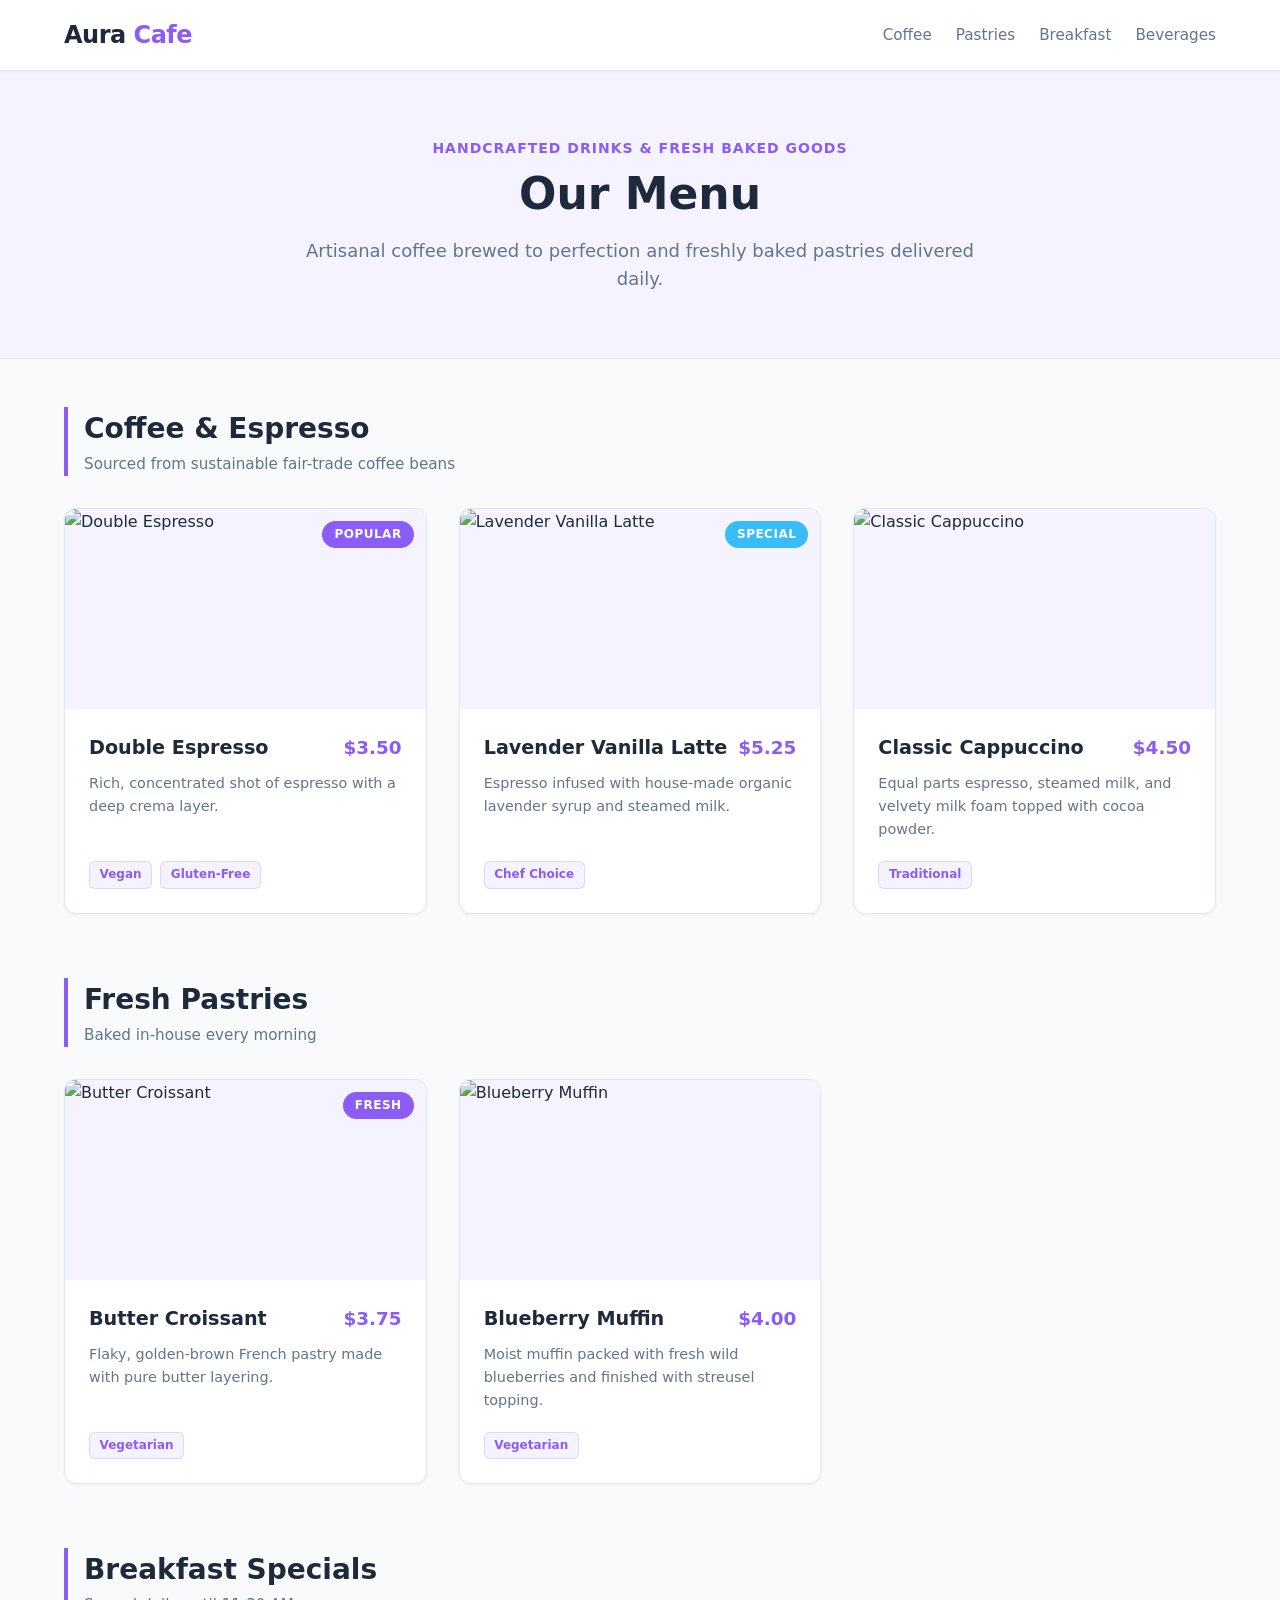
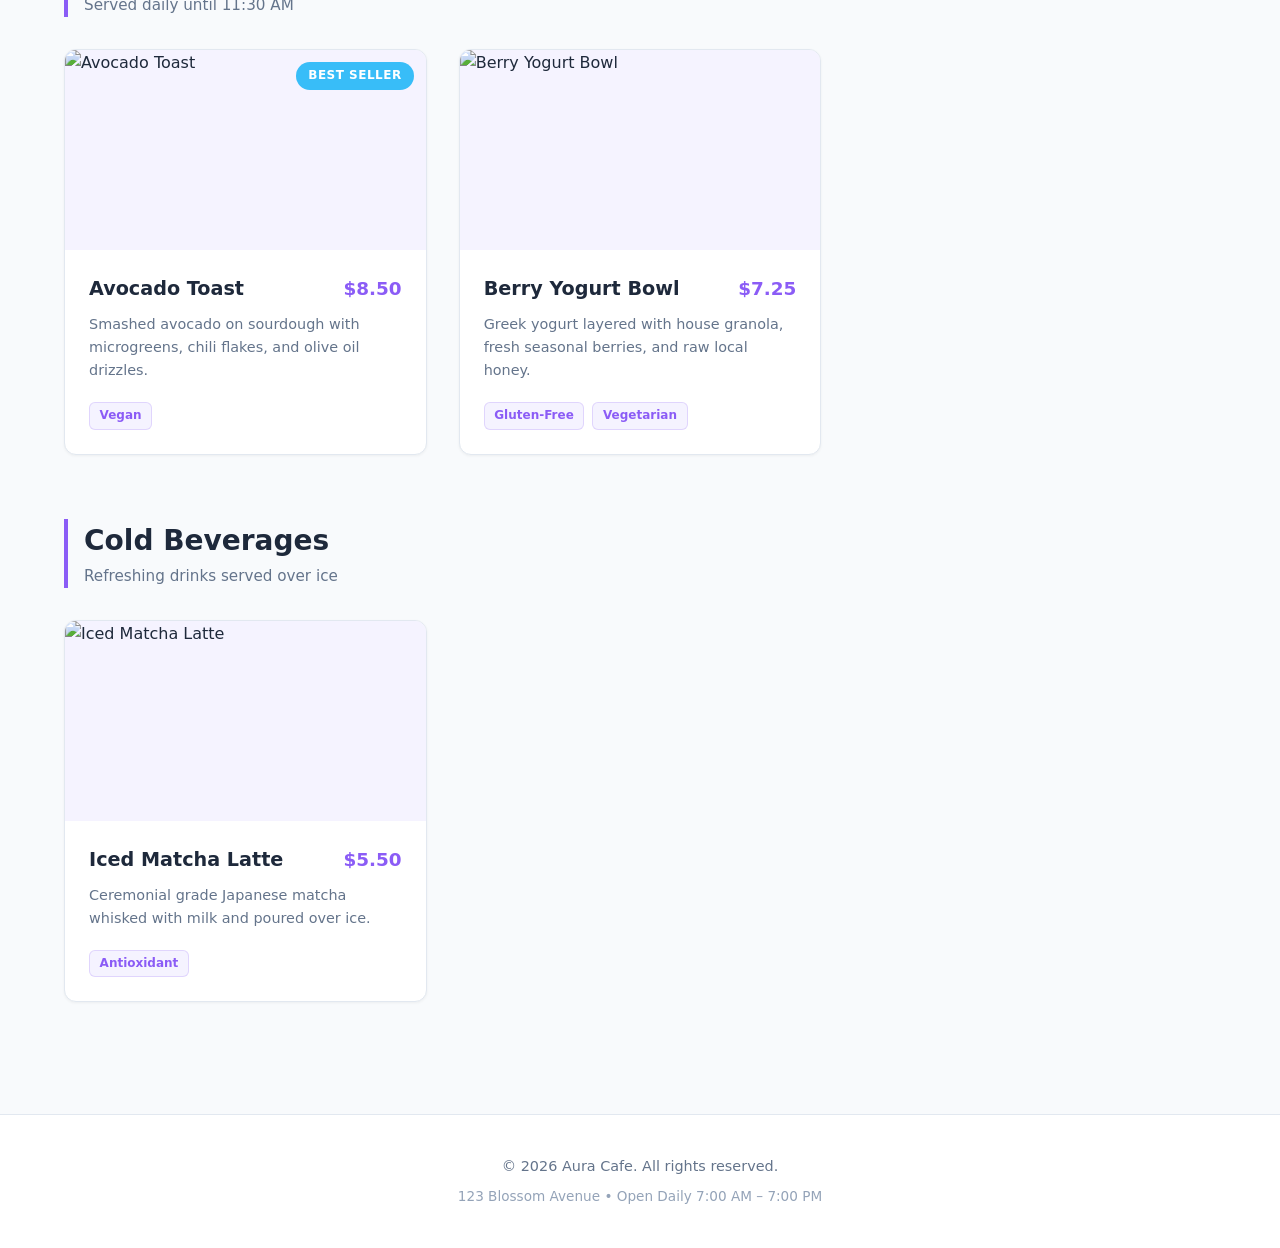
==== index.html @ 7c4b2382 "add images" ====
<!DOCTYPE html>
<html lang="en">
<head>
  <meta charset="UTF-8">
  <meta name="viewport" content="width=device-width, initial-scale=1.0">
  <title>Aura Cafe & Bakery | Menu</title>
  <!-- Link to external CSS stylesheet -->
  <link rel="stylesheet" href="style.css">
</head>
<body>

  <!-- Header & Navigation -->
  <header class="navbar">
    <div class="nav-container">
      <a href="#" class="brand-logo">Aura <span>Cafe</span></a>
      <nav>
        <ul class="nav-links">
          <li><a href="#coffee">Coffee</a></li>
          <li><a href="#pastries">Pastries</a></li>
          <li><a href="#breakfast">Breakfast</a></li>
          <li><a href="#beverages">Beverages</a></li>
        </ul>
      </nav>
    </div>
  </header>

  <!-- Hero Banner -->
  <section class="hero">
    <div class="hero-content">
      <span class="hero-subtitle">Handcrafted Drinks & Fresh Baked Goods</span>
      <h1>Our Menu</h1>
      <p>Artisanal coffee brewed to perfection and freshly baked pastries delivered daily.</p>
    </div>
  </section>

  <!-- Main Menu Container -->
  <main class="menu-container">

    <!-- Coffee Section -->
    <section id="coffee" class="menu-section">
      <div class="section-header">
        <h2>Coffee & Espresso</h2>
        <p>Sourced from sustainable fair-trade coffee beans</p>
      </div>

      <div class="grid-container">
        <!-- Item 1 -->
        <article class="menu-card">
          <div class="card-image">
            <img src="images/espresso.jpg" alt="Double Espresso">
            <span class="badge">Popular</span>
          </div>
          <div class="card-body">
            <div class="item-title">
              <h3>Double Espresso</h3>
              <span class="price">$3.50</span>
            </div>
            <p class="description">Rich, concentrated shot of espresso with a deep crema layer.</p>
            <div class="tags">
              <span class="tag">Vegan</span>
              <span class="tag">Gluten-Free</span>
            </div>
          </div>
        </article>

        <!-- Item 2 -->
        <article class="menu-card">
          <div class="card-image">
            <img src="images/latte.jpg" alt="Lavender Vanilla Latte">
            <span class="badge badge-accent">Special</span>
          </div>
          <div class="card-body">
            <div class="item-title">
              <h3>Lavender Vanilla Latte</h3>
              <span class="price">$5.25</span>
            </div>
            <p class="description">Espresso infused with house-made organic lavender syrup and steamed milk.</p>
            <div class="tags">
              <span class="tag">Chef Choice</span>
            </div>
          </div>
        </article>

        <!-- Item 3 -->
        <article class="menu-card">
          <div class="card-image">
            <img src="images/cappuccino.jpg" alt="Classic Cappuccino">
          </div>
          <div class="card-body">
            <div class="item-title">
              <h3>Classic Cappuccino</h3>
              <span class="price">$4.50</span>
            </div>
            <p class="description">Equal parts espresso, steamed milk, and velvety milk foam topped with cocoa powder.</p>
            <div class="tags">
              <span class="tag">Traditional</span>
            </div>
          </div>
        </article>
      </div>
    </section>

    <!-- Pastries Section -->
    <section id="pastries" class="menu-section">
      <div class="section-header">
        <h2>Fresh Pastries</h2>
        <p>Baked in-house every morning</p>
      </div>

      <div class="grid-container">
        <!-- Item 1 -->
        <article class="menu-card">
          <div class="card-image">
            <img src="images/croissant.jpg" alt="Butter Croissant">
            <span class="badge">Fresh</span>
          </div>
          <div class="card-body">
            <div class="item-title">
              <h3>Butter Croissant</h3>
              <span class="price">$3.75</span>
            </div>
            <p class="description">Flaky, golden-brown French pastry made with pure butter layering.</p>
            <div class="tags">
              <span class="tag">Vegetarian</span>
            </div>
          </div>
        </article>

        <!-- Item 2 -->
        <article class="menu-card">
          <div class="card-image">
            <img src="images/muffin.jpg" alt="Blueberry Muffin">
          </div>
          <div class="card-body">
            <div class="item-title">
              <h3>Blueberry Muffin</h3>
              <span class="price">$4.00</span>
            </div>
            <p class="description">Moist muffin packed with fresh wild blueberries and finished with streusel topping.</p>
            <div class="tags">
              <span class="tag">Vegetarian</span>
            </div>
          </div>
        </article>
      </div>
    </section>

    <!-- Breakfast Section -->
    <section id="breakfast" class="menu-section">
      <div class="section-header">
        <h2>Breakfast Specials</h2>
        <p>Served daily until 11:30 AM</p>
      </div>

      <div class="grid-container">
        <!-- Item 1 -->
        <article class="menu-card">
          <div class="card-image">
            <img src="images/avocado-toast.jpg" alt="Avocado Toast">
            <span class="badge badge-accent">Best Seller</span>
          </div>
          <div class="card-body">
            <div class="item-title">
              <h3>Avocado Toast</h3>
              <span class="price">$8.50</span>
            </div>
            <p class="description">Smashed avocado on sourdough with microgreens, chili flakes, and olive oil drizzles.</p>
            <div class="tags">
              <span class="tag">Vegan</span>
            </div>
          </div>
        </article>

        <!-- Item 2 -->
        <article class="menu-card">
          <div class="card-image">
            <img src="images/granola.jpg" alt="Berry Yogurt Bowl">
          </div>
          <div class="card-body">
            <div class="item-title">
              <h3>Berry Yogurt Bowl</h3>
              <span class="price">$7.25</span>
            </div>
            <p class="description">Greek yogurt layered with house granola, fresh seasonal berries, and raw local honey.</p>
            <div class="tags">
              <span class="tag">Gluten-Free</span>
              <span class="tag">Vegetarian</span>
            </div>
          </div>
        </article>
      </div>
    </section>

    <!-- Beverages Section -->
    <section id="beverages" class="menu-section">
      <div class="section-header">
        <h2>Cold Beverages</h2>
        <p>Refreshing drinks served over ice</p>
      </div>

      <div class="grid-container">
        <!-- Item 1 -->
        <article class="menu-card">
          <div class="card-image">
            <img src="images/matcha.jpg" alt="Iced Matcha Latte">
          </div>
          <div class="card-body">
            <div class="item-title">
              <h3>Iced Matcha Latte</h3>
              <span class="price">$5.50</span>
            </div>
            <p class="description">Ceremonial grade Japanese matcha whisked with milk and poured over ice.</p>
            <div class="tags">
              <span class="tag">Antioxidant</span>
            </div>
          </div>
        </article>
      </div>
    </section>

  </main>

  <!-- Footer -->
  <footer class="footer">
    <div class="footer-container">
      <p>&copy; 2026 Aura Cafe. All rights reserved.</p>
      <p>123 Blossom Avenue • Open Daily 7:00 AM – 7:00 PM</p>
    </div>
  </footer>

</body>
</html>
---- style.css ----
/* ==========================================================================
   1. CSS VARIABLES & COLOR THEME (Light Violet Accent Theme)
   ========================================================================== */
:root {
  --primary: #8b5cf6;         /* Violet primary */
  --primary-hover: #7c3aed;   /* Darker violet */
  --primary-light: #f5f3ff;   /* Soft lavender background */
  --accent: #d8b4fe;          /* Light purple accent */
  
  --bg-main: #f8fafc;          /* Page background */
  --bg-card: #ffffff;          /* Card background */
  
  --text-dark: #1e293b;        /* Primary text color */
  --text-muted: #64748b;       /* Subtitle & muted text */
  --text-light: #94a3b8;       /* Subtle text */
  
  --border-color: #e2e8f0;     /* Border lines */
  --shadow-sm: 0 1px 3px rgba(0,0,0,0.05);
  --shadow-md: 0 4px 6px -1px rgba(0,0,0,0.1), 0 2px 4px -1px rgba(0,0,0,0.06);
  --shadow-lg: 0 10px 15px -3px rgba(139, 92, 246, 0.15);

  --radius-sm: 6px;
  --radius-md: 12px;
  --radius-lg: 20px;
}

/* ==========================================================================
   2. GLOBAL RESET & BASE STYLES
   ========================================================================== */
*, *::before, *::after {
  box-sizing: border-box;
  margin: 0;
  padding: 0;
}

html {
  scroll-behavior: smooth;
  font-size: 16px;
}

body {
  font-family: system-ui, -apple-system, BlinkMacSystemFont, 'Segoe UI', Roboto, Helvetica, Arial, sans-serif;
  background-color: var(--bg-main);
  color: var(--text-dark);
  line-height: 1.6;
}

/* ==========================================================================
   3. NAVIGATION BAR (Sticky)
   ========================================================================== */
.navbar {
  position: sticky;
  top: 0;
  background-color: rgba(255, 255, 255, 0.95);
  backdrop-filter: blur(8px);
  border-bottom: 1px solid var(--border-color);
  z-index: 1000;
  box-shadow: var(--shadow-sm);
}

.nav-container {
  max-width: 1200px;
  margin: 0 auto;
  padding: 1rem 1.5rem;
  display: flex;
  justify-content: space-between;
  align-items: center;
}

.brand-logo {
  font-size: 1.5rem;
  font-weight: 700;
  color: var(--text-dark);
  text-decoration: none;
  letter-spacing: -0.5px;
}

.brand-logo span {
  color: var(--primary);
}

.nav-links {
  display: flex;
  list-style: none;
  gap: 1.5rem;
}

.nav-links a {
  text-decoration: none;
  color: var(--text-muted);
  font-weight: 500;
  font-size: 0.95rem;
  transition: color 0.2s ease;
}

.nav-links a:hover {
  color: var(--primary);
}

/* ==========================================================================
   4. HERO BANNER
   ========================================================================== */
.hero {
  background-color: var(--primary-light);
  border-bottom: 1px solid var(--border-color);
  padding: 4rem 1.5rem;
  text-align: center;
}

.hero-content {
  max-width: 700px;
  margin: 0 auto;
}

.hero-subtitle {
  display: inline-block;
  color: var(--primary);
  font-size: 0.875rem;
  font-weight: 600;
  text-transform: uppercase;
  letter-spacing: 1px;
  margin-bottom: 0.5rem;
}

.hero h1 {
  font-size: 2.75rem;
  color: var(--text-dark);
  margin-bottom: 1rem;
  line-height: 1.2;
}

.hero p {
  color: var(--text-muted);
  font-size: 1.125rem;
}

/* ==========================================================================
   5. MENU CONTAINER & SECTIONS
   ========================================================================== */
.menu-container {
  max-width: 1200px;
  margin: 0 auto;
  padding: 3rem 1.5rem;
}

.menu-section {
  margin-bottom: 4rem;
  scroll-margin-top: 5rem; /* Prevents sticky header from blocking content on click */
}

.section-header {
  margin-bottom: 2rem;
  border-left: 4px solid var(--primary);
  padding-left: 1rem;
}

.section-header h2 {
  font-size: 1.75rem;
  color: var(--text-dark);
}

.section-header p {
  color: var(--text-muted);
  font-size: 0.95rem;
}

/* ==========================================================================
   6. CSS GRID ITEM CARDS
   ========================================================================== */
.grid-container {
  display: grid;
  grid-template-columns: repeat(auto-fill, minmax(320px, 1fr));
  gap: 2rem;
}

.menu-card {
  background-color: var(--bg-card);
  border-radius: var(--radius-md);
  border: 1px solid var(--border-color);
  overflow: hidden;
  box-shadow: var(--shadow-sm);
  transition: transform 0.3s ease, box-shadow 0.3s ease;
  display: flex;
  flex-direction: column;
}

.menu-card:hover {
  transform: translateY(-5px);
  box-shadow: var(--shadow-lg);
  border-color: var(--accent);
}

/* Image Wrapper */
.card-image {
  position: relative;
  width: 100%;
  height: 200px;
  background-color: var(--primary-light);
  overflow: hidden;
}

.card-image img {
  width: 100%;
  height: 100%;
  object-fit: cover;
  transition: transform 0.4s ease;
}

.menu-card:hover .card-image img {
  transform: scale(1.05);
}

/* Badges */
.badge {
  position: absolute;
  top: 12px;
  right: 12px;
  background-color: var(--primary);
  color: #ffffff;
  font-size: 0.75rem;
  font-weight: 600;
  padding: 0.25rem 0.75rem;
  border-radius: 50px;
  text-transform: uppercase;
  letter-spacing: 0.5px;
}

.badge-accent {
  background-color: #38bdf8; /* Blue accent badge option */
}

/* Card Content Body */
.card-body {
  padding: 1.5rem;
  display: flex;
  flex-direction: column;
  flex-grow: 1;
}

.item-title {
  display: flex;
  justify-content: space-between;
  align-items: baseline;
  margin-bottom: 0.5rem;
}

.item-title h3 {
  font-size: 1.2rem;
  color: var(--text-dark);
}

.price {
  font-weight: 700;
  font-size: 1.15rem;
  color: var(--primary);
}

.description {
  color: var(--text-muted);
  font-size: 0.9rem;
  margin-bottom: 1.25rem;
  flex-grow: 1;
}

/* Tags */
.tags {
  display: flex;
  gap: 0.5rem;
  flex-wrap: wrap;
}

.tag {
  background-color: var(--primary-light);
  color: var(--primary);
  font-size: 0.75rem;
  font-weight: 600;
  padding: 0.2rem 0.6rem;
  border-radius: var(--radius-sm);
  border: 1px solid rgba(139, 92, 246, 0.2);
}

/* ==========================================================================
   7. FOOTER
   ========================================================================== */
.footer {
  background-color: #ffffff;
  border-top: 1px solid var(--border-color);
  padding: 2.5rem 1.5rem;
  text-align: center;
  color: var(--text-muted);
  font-size: 0.9rem;
}

.footer p + p {
  margin-top: 0.5rem;
  font-size: 0.85rem;
  color: var(--text-light);
}

/* ==========================================================================
   8. RESPONSIVE DESIGN (Media Queries)
   ========================================================================== */
@media (max-width: 640px) {
  .nav-container {
    flex-direction: column;
    gap: 0.75rem;
  }
  
  .hero h1 {
    font-size: 2rem;
  }

  .grid-container {
    grid-template-columns: 1fr;
  }
}
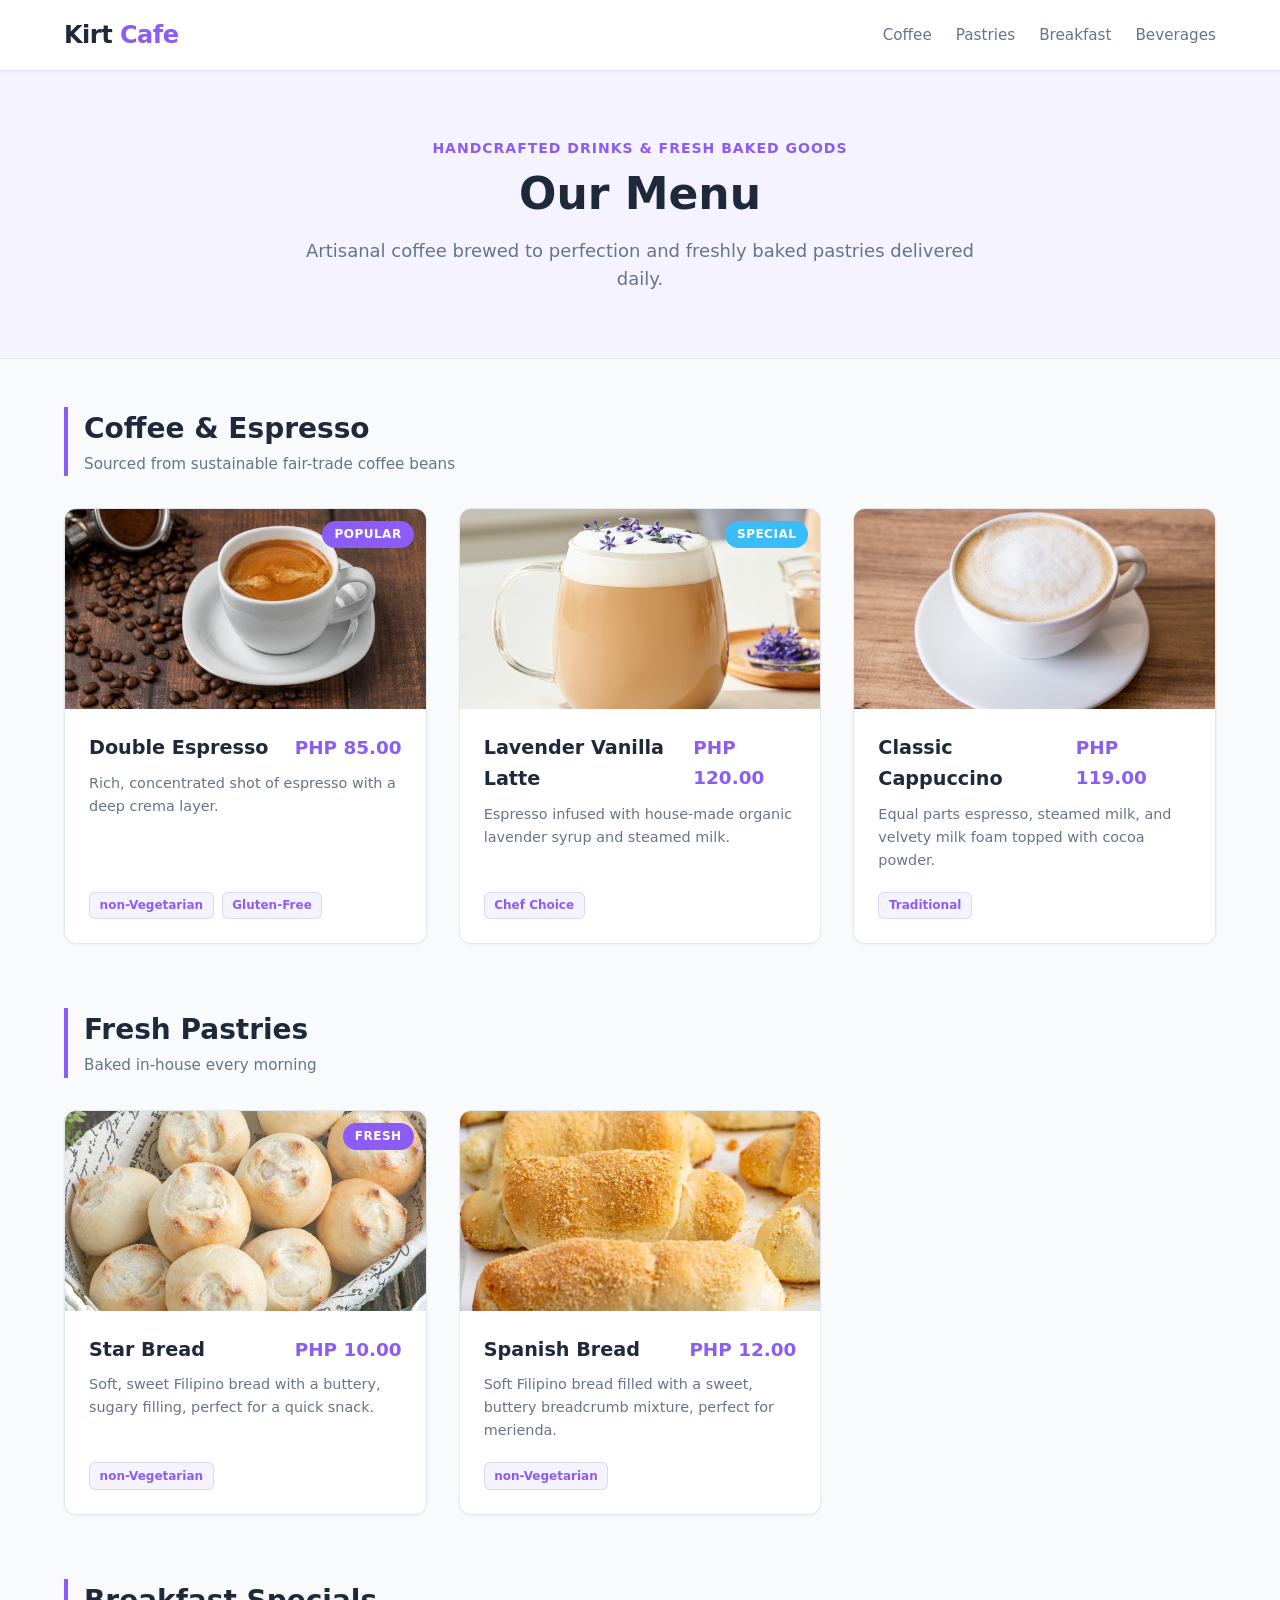
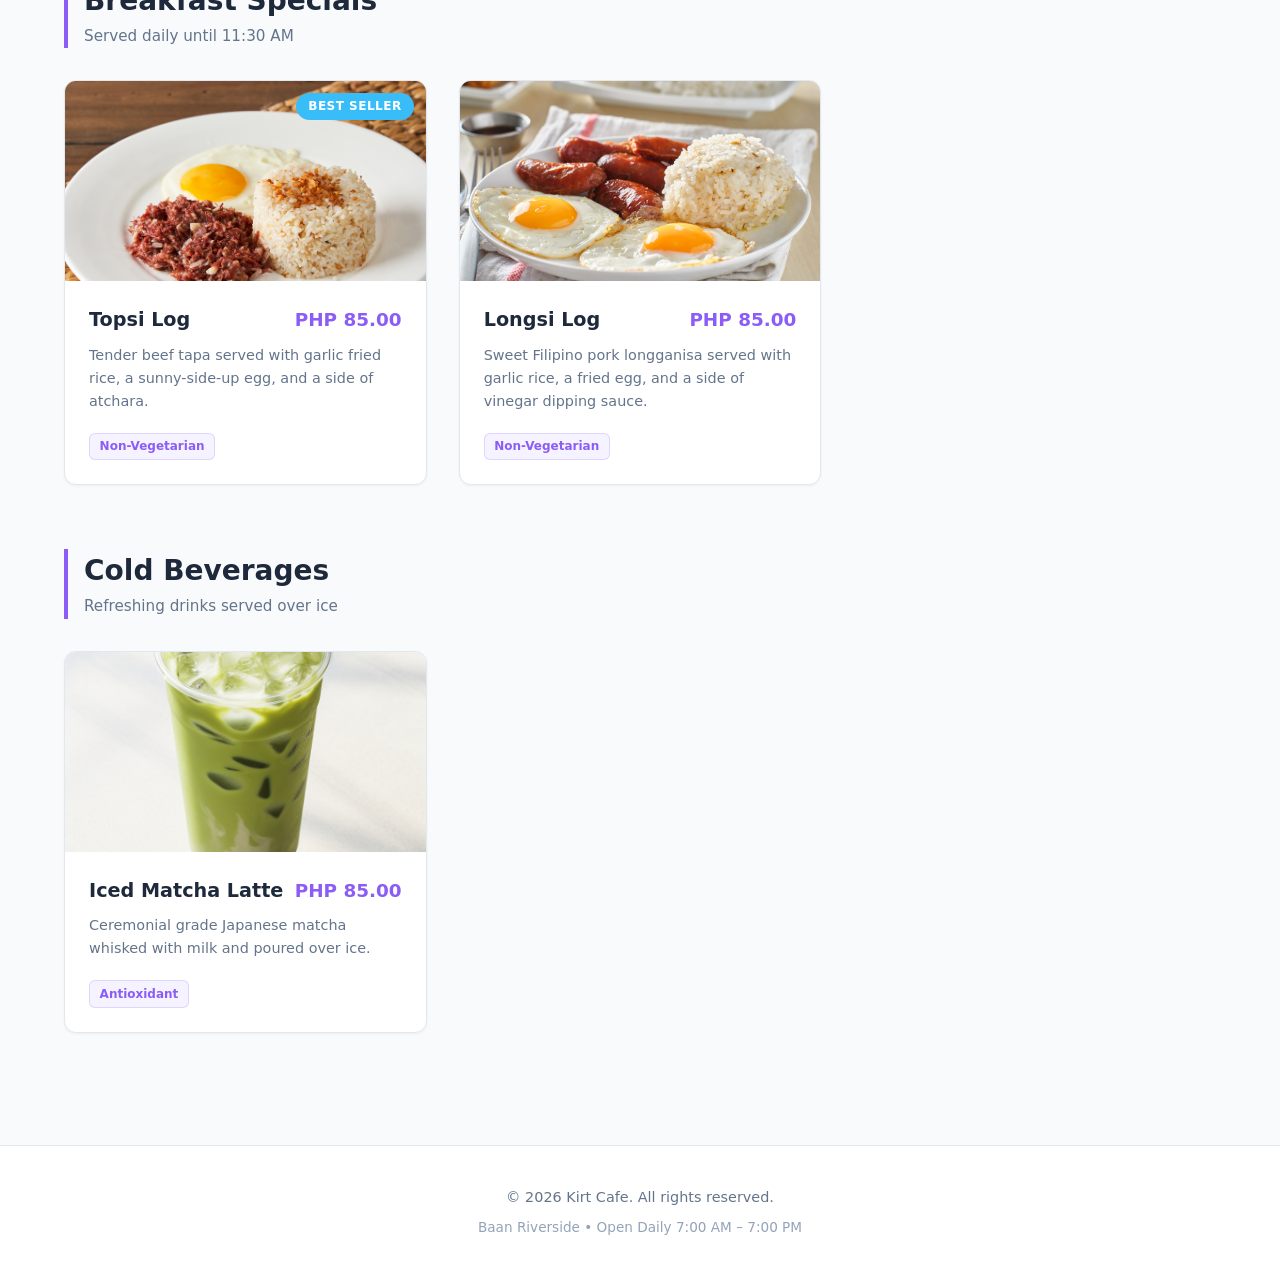
==== commit a4ca7b94: "update menu" ====
--- a/index.html
+++ b/index.html
@@ -3,7 +3,7 @@
 <head>
   <meta charset="UTF-8">
   <meta name="viewport" content="width=device-width, initial-scale=1.0">
-  <title>Aura Cafe & Bakery | Menu</title>
+  <title>Kirt Cafe & Bakery | Menu</title>
   <!-- Link to external CSS stylesheet -->
   <link rel="stylesheet" href="style.css">
 </head>
@@ -12,7 +12,7 @@
   <!-- Header & Navigation -->
   <header class="navbar">
     <div class="nav-container">
-      <a href="#" class="brand-logo">Aura <span>Cafe</span></a>
+      <a href="#" class="brand-logo">Kirt <span>Cafe</span></a>
       <nav>
         <ul class="nav-links">
           <li><a href="#coffee">Coffee</a></li>
@@ -53,11 +53,11 @@
           <div class="card-body">
             <div class="item-title">
               <h3>Double Espresso</h3>
-              <span class="price">$3.50</span>
+              <span class="price">PHP 85.00</span>
             </div>
             <p class="description">Rich, concentrated shot of espresso with a deep crema layer.</p>
             <div class="tags">
-              <span class="tag">Vegan</span>
+              <span class="tag">non-Vegetarian</span>
               <span class="tag">Gluten-Free</span>
             </div>
           </div>
@@ -72,7 +72,7 @@
           <div class="card-body">
             <div class="item-title">
               <h3>Lavender Vanilla Latte</h3>
-              <span class="price">$5.25</span>
+              <span class="price">PHP 120.00</span>
             </div>
             <p class="description">Espresso infused with house-made organic lavender syrup and steamed milk.</p>
             <div class="tags">
@@ -89,7 +89,7 @@
           <div class="card-body">
             <div class="item-title">
               <h3>Classic Cappuccino</h3>
-              <span class="price">$4.50</span>
+              <span class="price">PHP 119.00</span>
             </div>
             <p class="description">Equal parts espresso, steamed milk, and velvety milk foam topped with cocoa powder.</p>
             <div class="tags">
@@ -111,17 +111,17 @@
         <!-- Item 1 -->
         <article class="menu-card">
           <div class="card-image">
-            <img src="images/croissant.jpg" alt="Butter Croissant">
+            <img src="images/starBread.jpg" alt="Star Bread">
             <span class="badge">Fresh</span>
           </div>
           <div class="card-body">
             <div class="item-title">
-              <h3>Butter Croissant</h3>
-              <span class="price">$3.75</span>
-            </div>
-            <p class="description">Flaky, golden-brown French pastry made with pure butter layering.</p>
-            <div class="tags">
-              <span class="tag">Vegetarian</span>
+              <h3>Star Bread</h3>
+              <span class="price">PHP 10.00</span>
+            </div>
+            <p class="description">Soft, sweet Filipino bread with a buttery, sugary filling, perfect for a quick snack.</p>
+            <div class="tags">
+              <span class="tag">non-Vegetarian</span>
             </div>
           </div>
         </article>
@@ -129,16 +129,16 @@
         <!-- Item 2 -->
         <article class="menu-card">
           <div class="card-image">
-            <img src="images/muffin.jpg" alt="Blueberry Muffin">
-          </div>
-          <div class="card-body">
-            <div class="item-title">
-              <h3>Blueberry Muffin</h3>
-              <span class="price">$4.00</span>
-            </div>
-            <p class="description">Moist muffin packed with fresh wild blueberries and finished with streusel topping.</p>
-            <div class="tags">
-              <span class="tag">Vegetarian</span>
+            <img src="images/spanishBread.jpg" alt="Spanish Bread">
+          </div>
+          <div class="card-body">
+            <div class="item-title">
+              <h3>Spanish Bread</h3>
+              <span class="price">PHP 12.00</span>
+            </div>
+            <p class="description">Soft Filipino bread filled with a sweet, buttery breadcrumb mixture, perfect for merienda.</p>
+            <div class="tags">
+              <span class="tag">non-Vegetarian</span>
             </div>
           </div>
         </article>
@@ -156,17 +156,17 @@
         <!-- Item 1 -->
         <article class="menu-card">
           <div class="card-image">
-            <img src="images/avocado-toast.jpg" alt="Avocado Toast">
+            <img src="images/topsilog.jpg" alt="Topsi Log">
             <span class="badge badge-accent">Best Seller</span>
           </div>
           <div class="card-body">
             <div class="item-title">
-              <h3>Avocado Toast</h3>
-              <span class="price">$8.50</span>
-            </div>
-            <p class="description">Smashed avocado on sourdough with microgreens, chili flakes, and olive oil drizzles.</p>
-            <div class="tags">
-              <span class="tag">Vegan</span>
+              <h3>Topsi Log</h3>
+              <span class="price">PHP 85.00</span>
+            </div>
+            <p class="description">Tender beef tapa served with garlic fried rice, a sunny-side-up egg, and a side of atchara.</p>
+            <div class="tags">
+              <span class="tag">Non-Vegetarian</span>
             </div>
           </div>
         </article>
@@ -174,17 +174,16 @@
         <!-- Item 2 -->
         <article class="menu-card">
           <div class="card-image">
-            <img src="images/granola.jpg" alt="Berry Yogurt Bowl">
-          </div>
-          <div class="card-body">
-            <div class="item-title">
-              <h3>Berry Yogurt Bowl</h3>
-              <span class="price">$7.25</span>
-            </div>
-            <p class="description">Greek yogurt layered with house granola, fresh seasonal berries, and raw local honey.</p>
-            <div class="tags">
-              <span class="tag">Gluten-Free</span>
-              <span class="tag">Vegetarian</span>
+            <img src="images/longsilog.jpg" alt="Longsi Log">
+          </div>
+          <div class="card-body">
+            <div class="item-title">
+              <h3>Longsi Log</h3>
+              <span class="price">PHP 85.00</span>
+            </div>
+            <p class="description">Sweet Filipino pork longganisa served with garlic rice, a fried egg, and a side of vinegar dipping sauce.</p>
+            <div class="tags">
+              <span class="tag">Non-Vegetarian</span>
             </div>
           </div>
         </article>
@@ -202,12 +201,12 @@
         <!-- Item 1 -->
         <article class="menu-card">
           <div class="card-image">
-            <img src="images/matcha.jpg" alt="Iced Matcha Latte">
+            <img src="images/matcha.png" alt="Iced Matcha Latte">
           </div>
           <div class="card-body">
             <div class="item-title">
               <h3>Iced Matcha Latte</h3>
-              <span class="price">$5.50</span>
+              <span class="price">PHP 85.00</span>
             </div>
             <p class="description">Ceremonial grade Japanese matcha whisked with milk and poured over ice.</p>
             <div class="tags">
@@ -223,8 +222,8 @@
   <!-- Footer -->
   <footer class="footer">
     <div class="footer-container">
-      <p>&copy; 2026 Aura Cafe. All rights reserved.</p>
-      <p>123 Blossom Avenue • Open Daily 7:00 AM – 7:00 PM</p>
+      <p>&copy; 2026 Kirt Cafe. All rights reserved.</p>
+      <p>Baan Riverside • Open Daily 7:00 AM – 7:00 PM</p>
     </div>
   </footer>
 
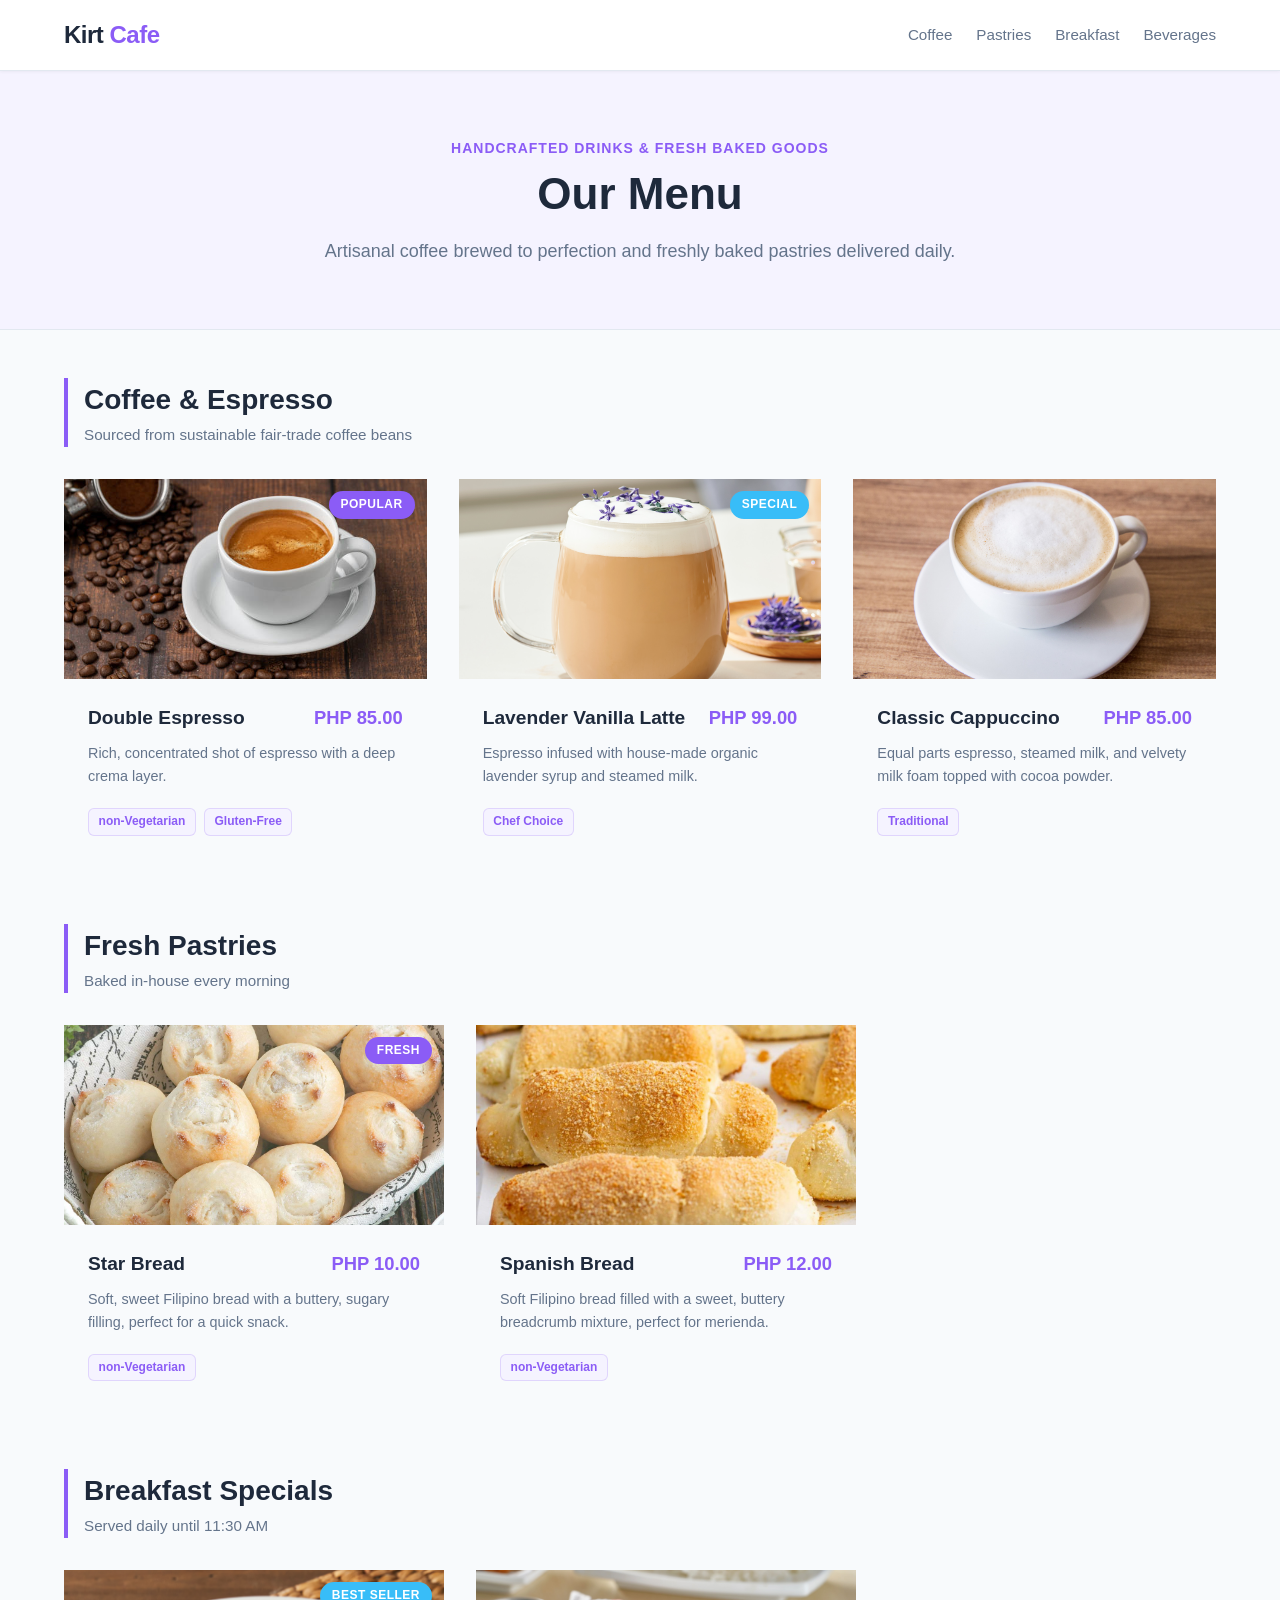
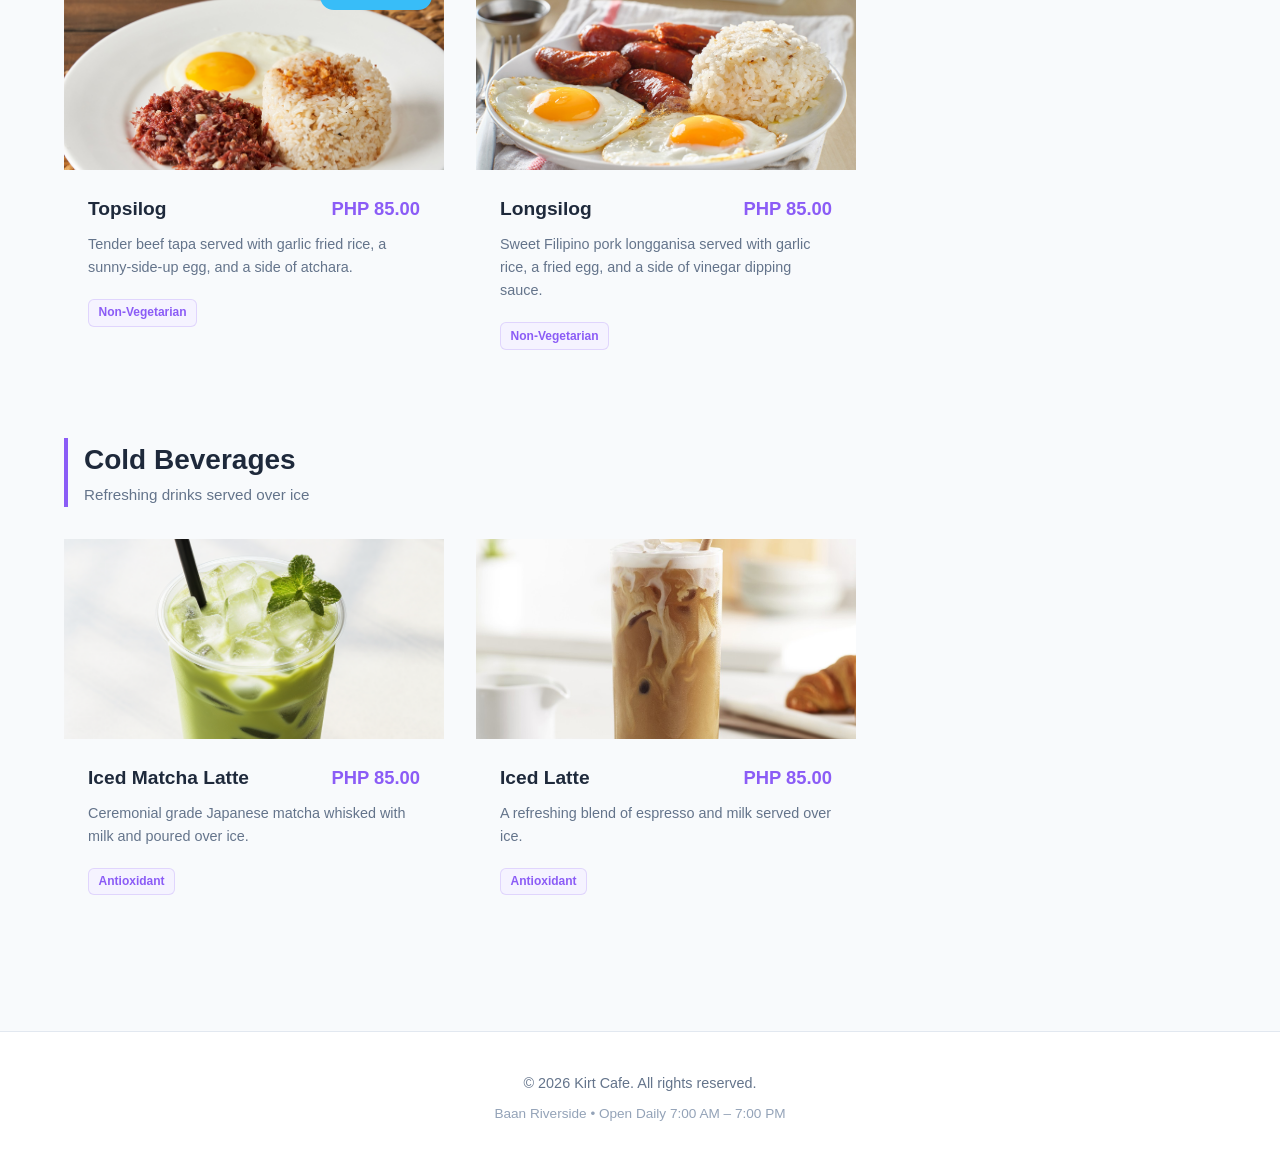
==== commit e44c6c57: "update grids" ====
--- a/index.html
+++ b/index.html
@@ -72,7 +72,7 @@
           <div class="card-body">
             <div class="item-title">
               <h3>Lavender Vanilla Latte</h3>
-              <span class="price">PHP 120.00</span>
+              <span class="price">PHP 99.00</span>
             </div>
             <p class="description">Espresso infused with house-made organic lavender syrup and steamed milk.</p>
             <div class="tags">
@@ -89,7 +89,7 @@
           <div class="card-body">
             <div class="item-title">
               <h3>Classic Cappuccino</h3>
-              <span class="price">PHP 119.00</span>
+              <span class="price">PHP 85.00</span>
             </div>
             <p class="description">Equal parts espresso, steamed milk, and velvety milk foam topped with cocoa powder.</p>
             <div class="tags">
@@ -161,7 +161,7 @@
           </div>
           <div class="card-body">
             <div class="item-title">
-              <h3>Topsi Log</h3>
+              <h3>Topsilog</h3>
               <span class="price">PHP 85.00</span>
             </div>
             <p class="description">Tender beef tapa served with garlic fried rice, a sunny-side-up egg, and a side of atchara.</p>
@@ -174,11 +174,11 @@
         <!-- Item 2 -->
         <article class="menu-card">
           <div class="card-image">
-            <img src="images/longsilog.jpg" alt="Longsi Log">
-          </div>
-          <div class="card-body">
-            <div class="item-title">
-              <h3>Longsi Log</h3>
+            <img src="images/longsilog.jpg" alt="LongsiLog">
+          </div>
+          <div class="card-body">
+            <div class="item-title">
+              <h3>Longsilog</h3>
               <span class="price">PHP 85.00</span>
             </div>
             <p class="description">Sweet Filipino pork longganisa served with garlic rice, a fried egg, and a side of vinegar dipping sauce.</p>
@@ -191,31 +191,50 @@
     </section>
 
     <!-- Beverages Section -->
-    <section id="beverages" class="menu-section">
-      <div class="section-header">
-        <h2>Cold Beverages</h2>
-        <p>Refreshing drinks served over ice</p>
-      </div>
-
-      <div class="grid-container">
-        <!-- Item 1 -->
-        <article class="menu-card">
-          <div class="card-image">
-            <img src="images/matcha.png" alt="Iced Matcha Latte">
-          </div>
-          <div class="card-body">
-            <div class="item-title">
-              <h3>Iced Matcha Latte</h3>
-              <span class="price">PHP 85.00</span>
-            </div>
-            <p class="description">Ceremonial grade Japanese matcha whisked with milk and poured over ice.</p>
-            <div class="tags">
-              <span class="tag">Antioxidant</span>
-            </div>
-          </div>
-        </article>
-      </div>
-    </section>
+<section id="beverages" class="menu-section">
+  <div class="section-header">
+    <h2>Cold Beverages</h2>
+    <p>Refreshing drinks served over ice</p>
+  </div>
+
+  <!-- SINGLE GRID CONTAINER FOR ALL CARDS IN THIS SECTION -->
+  <div class="grid-container">
+
+    <!-- Item 1 -->
+    <article class="menu-card">
+      <div class="card-image">
+        <img src="images/matcha.png" alt="Iced Matcha Latte">
+      </div>
+      <div class="card-body">
+        <div class="item-title">
+          <h3>Iced Matcha Latte</h3>
+          <span class="price">PHP 85.00</span>
+        </div>
+        <p class="description">Ceremonial grade Japanese matcha whisked with milk and poured over ice.</p>
+        <div class="tags">
+          <span class="tag">Antioxidant</span>
+        </div>
+      </div>
+    </article>
+
+    <!-- Item 2 -->
+    <article class="menu-card">
+      <div class="card-image">
+        <img src="images/icedLatte.jpg" alt="Iced Latte">
+      </div>
+      <div class="card-body">
+        <div class="item-title">
+          <h3>Iced Latte</h3>
+          <span class="price">PHP 85.00</span>
+        </div>
+        <p class="description">A refreshing blend of espresso and milk served over ice.</p>
+        <div class="tags">
+          <span class="tag">Antioxidant</span>
+        </div>
+      </div>
+    </article>
+  </div>
+</section>
 
   </main>
 
--- a/style.css
+++ b/style.css
@@ -1,33 +1,26 @@
-/* ==========================================================================
-   1. CSS VARIABLES & COLOR THEME (Light Violet Accent Theme)
-   ========================================================================== */
+/* Color Palette & Variables */
 :root {
-  --primary: #8b5cf6;         /* Violet primary */
-  --primary-hover: #7c3aed;   /* Darker violet */
-  --primary-light: #f5f3ff;   /* Soft lavender background */
-  --accent: #d8b4fe;          /* Light purple accent */
-  
-  --bg-main: #f8fafc;          /* Page background */
-  --bg-card: #ffffff;          /* Card background */
-  
-  --text-dark: #1e293b;        /* Primary text color */
-  --text-muted: #64748b;       /* Subtitle & muted text */
-  --text-light: #94a3b8;       /* Subtle text */
-  
-  --border-color: #e2e8f0;     /* Border lines */
-  --shadow-sm: 0 1px 3px rgba(0,0,0,0.05);
-  --shadow-md: 0 4px 6px -1px rgba(0,0,0,0.1), 0 2px 4px -1px rgba(0,0,0,0.06);
+  --primary: #8b5cf6;
+  --primary-hover: #7c3aed;
+  --primary-light: #f5f3ff;
+  --accent: #d8b4fe;
+  
+  --bg-main: #f8fafc;
+  --bg-card: #ffffff;
+  
+  --text-dark: #1e293b;
+  --text-muted: #64748b;
+  --text-light: #94a3b8;
+  
+  --border: #e2e8f0;
+  --shadow-sm: 0 1px 3px rgba(0, 0, 0, 0.05);
   --shadow-lg: 0 10px 15px -3px rgba(139, 92, 246, 0.15);
-
-  --radius-sm: 6px;
-  --radius-md: 12px;
-  --radius-lg: 20px;
-}
-
-/* ==========================================================================
-   2. GLOBAL RESET & BASE STYLES
-   ========================================================================== */
-*, *::before, *::after {
+}
+
+/* Reset & Base Styles */
+*,
+*::before,
+*::after {
   box-sizing: border-box;
   margin: 0;
   padding: 0;
@@ -35,25 +28,22 @@
 
 html {
   scroll-behavior: smooth;
-  font-size: 16px;
 }
 
 body {
-  font-family: system-ui, -apple-system, BlinkMacSystemFont, 'Segoe UI', Roboto, Helvetica, Arial, sans-serif;
+  font-family: arial, sans-serif;
   background-color: var(--bg-main);
   color: var(--text-dark);
   line-height: 1.6;
 }
 
-/* ==========================================================================
-   3. NAVIGATION BAR (Sticky)
-   ========================================================================== */
+/* Navbar */
 .navbar {
   position: sticky;
   top: 0;
   background-color: rgba(255, 255, 255, 0.95);
   backdrop-filter: blur(8px);
-  border-bottom: 1px solid var(--border-color);
+  border-bottom: 1px solid var(--border);
   z-index: 1000;
   box-shadow: var(--shadow-sm);
 }
@@ -97,12 +87,10 @@
   color: var(--primary);
 }
 
-/* ==========================================================================
-   4. HERO BANNER
-   ========================================================================== */
+/* Hero Section */
 .hero {
   background-color: var(--primary-light);
-  border-bottom: 1px solid var(--border-color);
+  border-bottom: 1px solid var(--border);
   padding: 4rem 1.5rem;
   text-align: center;
 }
@@ -134,9 +122,7 @@
   font-size: 1.125rem;
 }
 
-/* ==========================================================================
-   5. MENU CONTAINER & SECTIONS
-   ========================================================================== */
+/* Layout & Menu Sections */
 .menu-container {
   max-width: 1200px;
   margin: 0 auto;
@@ -145,7 +131,7 @@
 
 .menu-section {
   margin-bottom: 4rem;
-  scroll-margin-top: 5rem; /* Prevents sticky header from blocking content on click */
+  scroll-margin-top: 5rem;
 }
 
 .section-header {
@@ -164,24 +150,18 @@
   font-size: 0.95rem;
 }
 
-/* ==========================================================================
-   6. CSS GRID ITEM CARDS
-   ========================================================================== */
+/* Card Grid */
 .grid-container {
-  display: grid;
-  grid-template-columns: repeat(auto-fill, minmax(320px, 1fr));
-  gap: 2rem;
-}
-
+  display: flex;
+  flex-direction: row;        /* Places cards side-by-side in a row */
+  flex-wrap: wrap;            /* Allows cards to wrap to the next line on smaller screens */
+  gap: 2rem;                  /* Spacing between cards */
+}
+
+/* Give cards a set width or flexible basis so they line up neatly */
 .menu-card {
-  background-color: var(--bg-card);
-  border-radius: var(--radius-md);
-  border: 1px solid var(--border-color);
-  overflow: hidden;
-  box-shadow: var(--shadow-sm);
-  transition: transform 0.3s ease, box-shadow 0.3s ease;
-  display: flex;
-  flex-direction: column;
+  flex: 1 1 300px;            /* Shrinks/grows, base width of 300px */
+  max-width: 380px;           /* Prevents a single card from stretching too wide */
 }
 
 .menu-card:hover {
@@ -190,7 +170,7 @@
   border-color: var(--accent);
 }
 
-/* Image Wrapper */
+/* Card Image & Badges */
 .card-image {
   position: relative;
   width: 100%;
@@ -210,13 +190,12 @@
   transform: scale(1.05);
 }
 
-/* Badges */
 .badge {
   position: absolute;
   top: 12px;
   right: 12px;
   background-color: var(--primary);
-  color: #ffffff;
+  color: #fff;
   font-size: 0.75rem;
   font-weight: 600;
   padding: 0.25rem 0.75rem;
@@ -226,10 +205,10 @@
 }
 
 .badge-accent {
-  background-color: #38bdf8; /* Blue accent badge option */
-}
-
-/* Card Content Body */
+  background-color: #38bdf8;
+}
+
+/* Card Body */
 .card-body {
   padding: 1.5rem;
   display: flex;
@@ -262,7 +241,6 @@
   flex-grow: 1;
 }
 
-/* Tags */
 .tags {
   display: flex;
   gap: 0.5rem;
@@ -275,16 +253,14 @@
   font-size: 0.75rem;
   font-weight: 600;
   padding: 0.2rem 0.6rem;
-  border-radius: var(--radius-sm);
+  border-radius: 6px;
   border: 1px solid rgba(139, 92, 246, 0.2);
 }
 
-/* ==========================================================================
-   7. FOOTER
-   ========================================================================== */
+/* Footer */
 .footer {
-  background-color: #ffffff;
-  border-top: 1px solid var(--border-color);
+  background-color: #fff;
+  border-top: 1px solid var(--border);
   padding: 2.5rem 1.5rem;
   text-align: center;
   color: var(--text-muted);
@@ -297,9 +273,7 @@
   color: var(--text-light);
 }
 
-/* ==========================================================================
-   8. RESPONSIVE DESIGN (Media Queries)
-   ========================================================================== */
+/* Mobile Responsive */
 @media (max-width: 640px) {
   .nav-container {
     flex-direction: column;
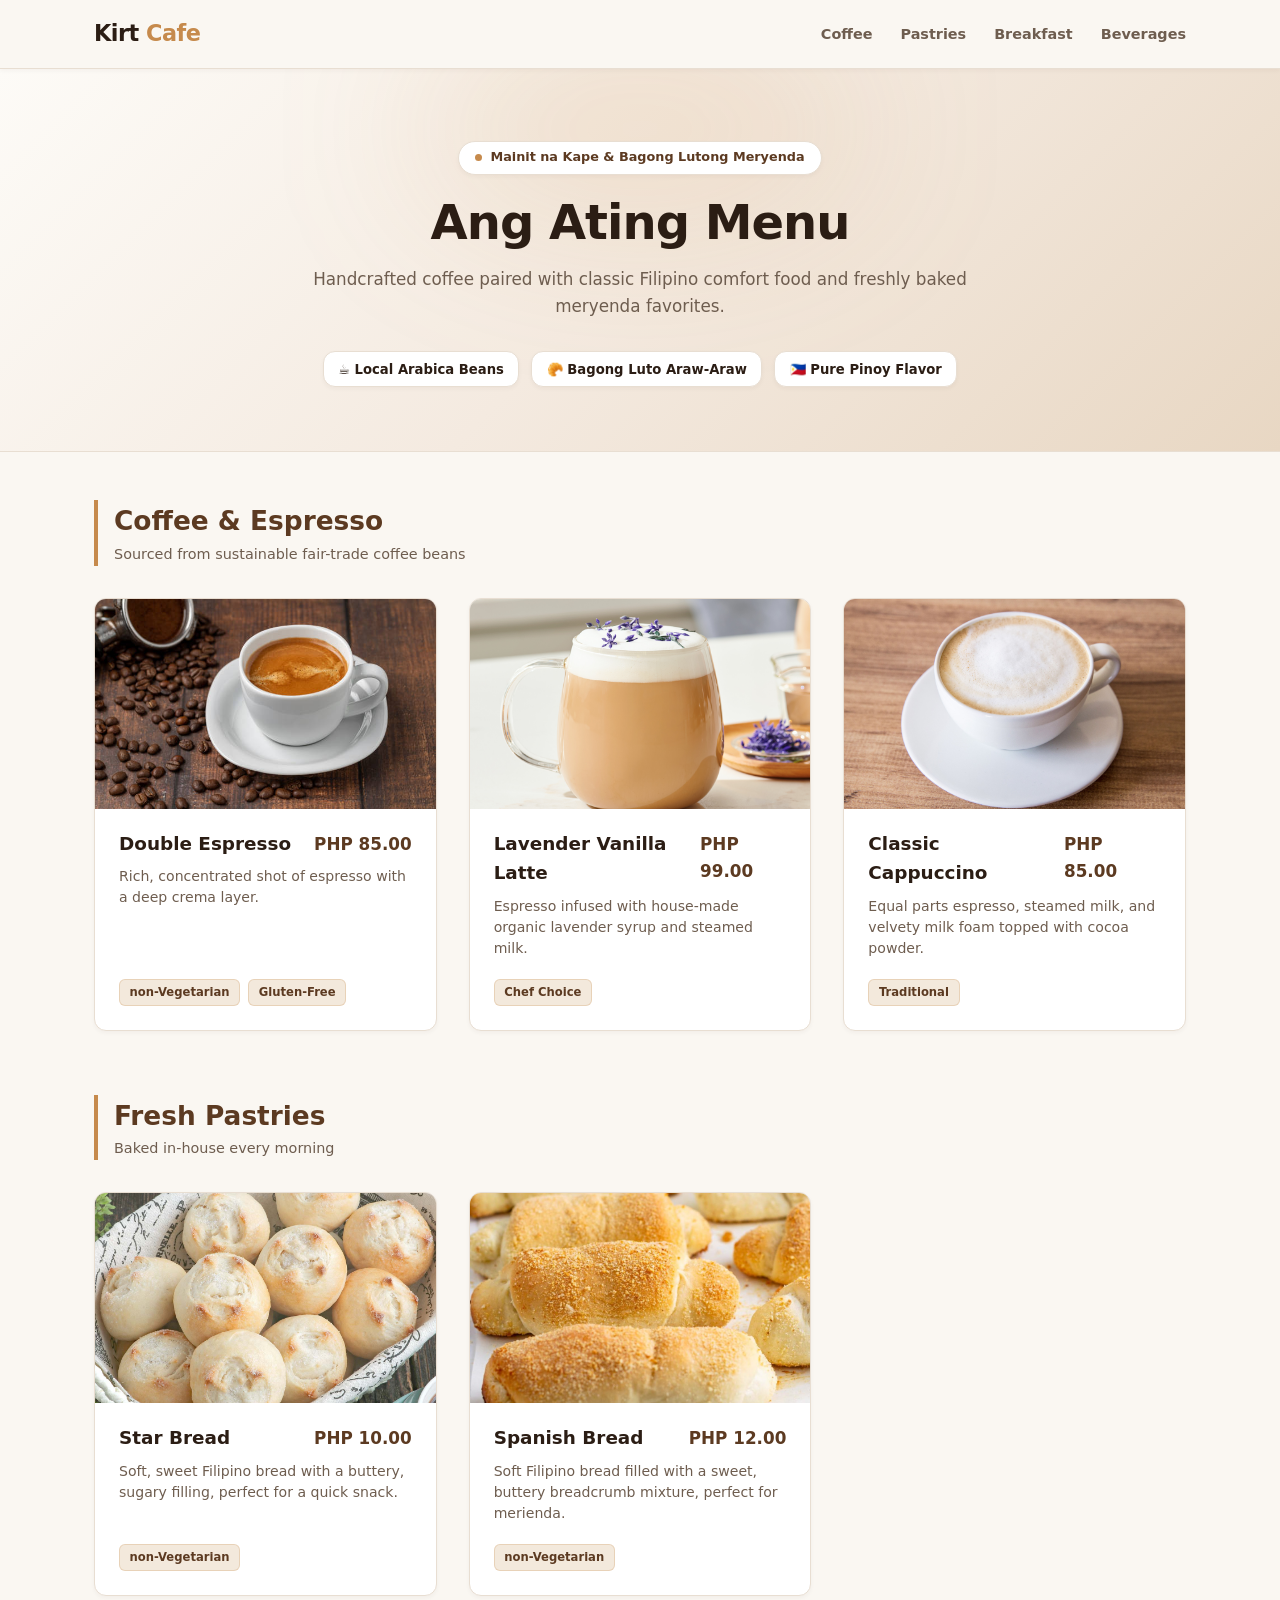
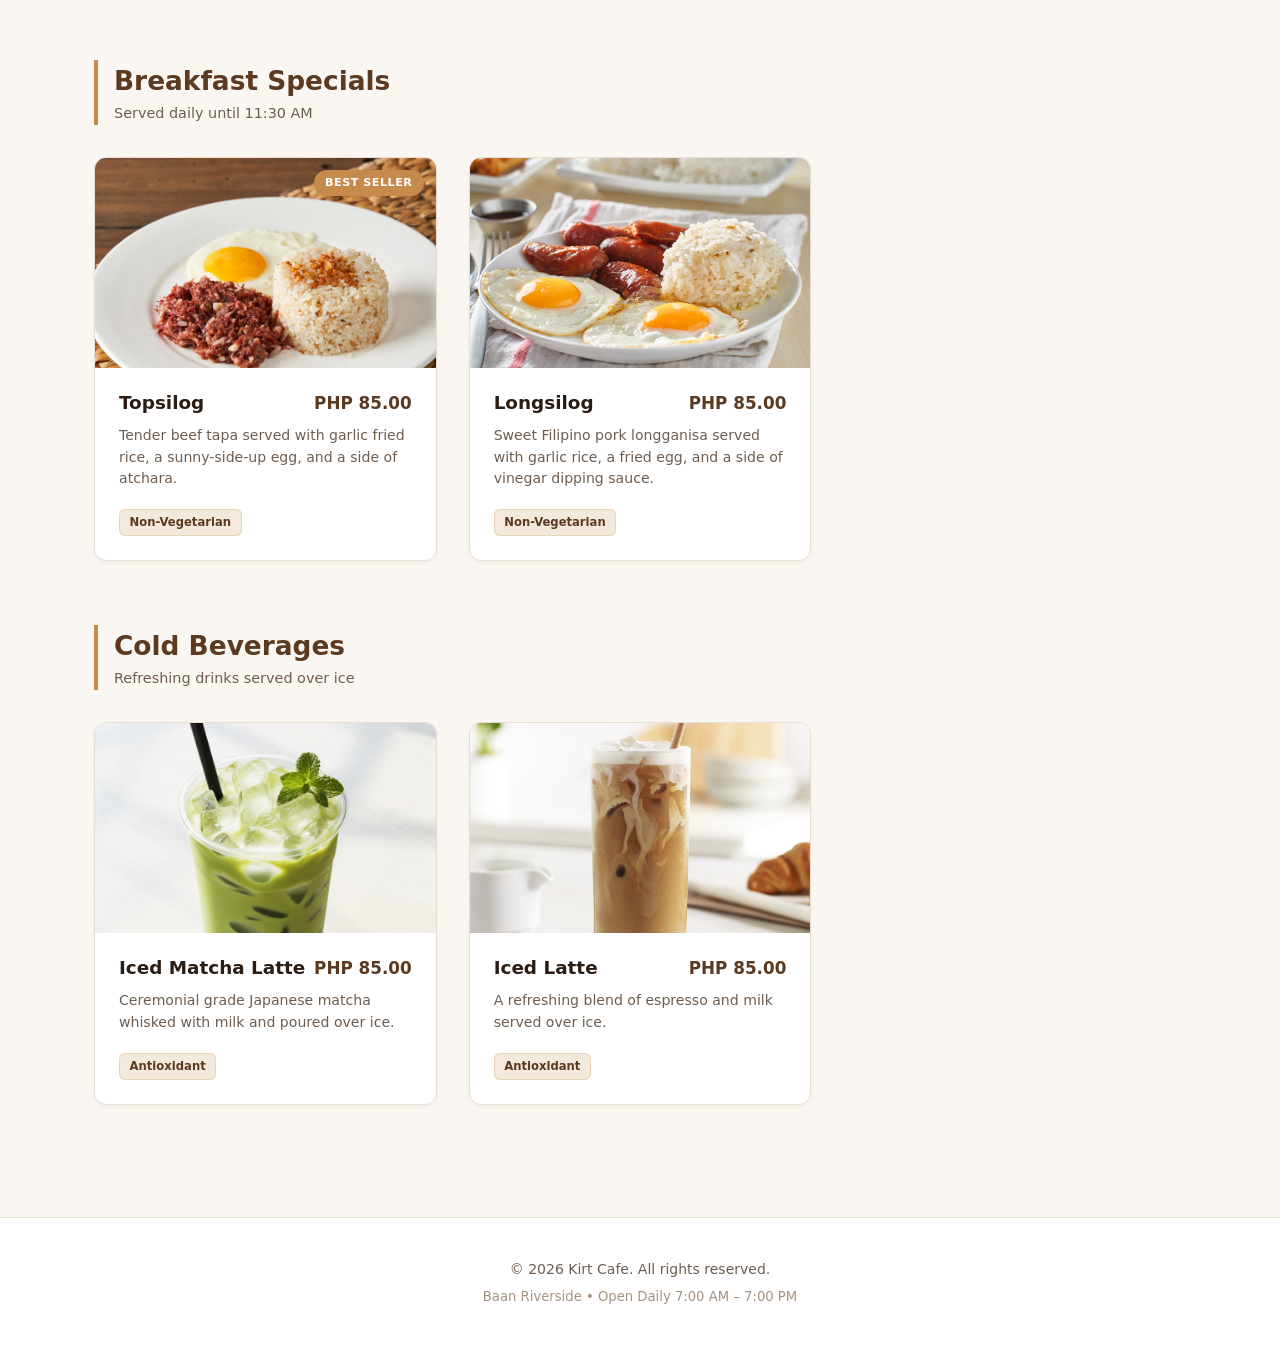
==== commit e0925a6b: "update color theme" ====
--- a/index.html
+++ b/index.html
@@ -26,12 +26,29 @@
 
   <!-- Hero Banner -->
   <section class="hero">
-    <div class="hero-content">
-      <span class="hero-subtitle">Handcrafted Drinks & Fresh Baked Goods</span>
-      <h1>Our Menu</h1>
-      <p>Artisanal coffee brewed to perfection and freshly baked pastries delivered daily.</p>
-    </div>
-  </section>
+  <div class="hero-content">
+    <!-- Pinoy-inspired Pill Badge -->
+    <div class="hero-badge">
+      <span class="badge-dot"></span>
+      Mainit na Kape & Bagong Lutong Meryenda
+    </div>
+
+    <!-- Title with Gradient Accent -->
+    <h1>Ang Ating <span class="gradient-text">Menu</span></h1>
+
+    <!-- Subtitle text -->
+    <p class="hero-description">
+      Handcrafted coffee paired with classic Filipino comfort food and freshly baked meryenda favorites.
+    </p>
+
+    <!-- Pinoy Cafe Highlights / Chips -->
+    <div class="hero-highlights">
+      <span class="highlight-item">☕ Local Arabica Beans</span>
+      <span class="highlight-item">🥐 Bagong Luto Araw-Araw</span>
+      <span class="highlight-item">🇵🇭 Pure Pinoy Flavor</span>
+    </div>
+  </div>
+</section>
 
   <!-- Main Menu Container -->
   <main class="menu-container">
@@ -48,7 +65,6 @@
         <article class="menu-card">
           <div class="card-image">
             <img src="images/espresso.jpg" alt="Double Espresso">
-            <span class="badge">Popular</span>
           </div>
           <div class="card-body">
             <div class="item-title">
@@ -67,7 +83,6 @@
         <article class="menu-card">
           <div class="card-image">
             <img src="images/latte.jpg" alt="Lavender Vanilla Latte">
-            <span class="badge badge-accent">Special</span>
           </div>
           <div class="card-body">
             <div class="item-title">
@@ -112,7 +127,6 @@
         <article class="menu-card">
           <div class="card-image">
             <img src="images/starBread.jpg" alt="Star Bread">
-            <span class="badge">Fresh</span>
           </div>
           <div class="card-body">
             <div class="item-title">
--- a/style.css
+++ b/style.css
@@ -1,23 +1,23 @@
-/* Color Palette & Variables */
 :root {
-  --primary: #8b5cf6;
-  --primary-hover: #7c3aed;
-  --primary-light: #f5f3ff;
-  --accent: #d8b4fe;
-  
-  --bg-main: #f8fafc;
+  --primary: #5c3a21;
+  --primary-hover: #3d2413;
+  --primary-light: #f8f4ef;
+  --accent: #c68a4c;
+  --accent-light: #f3e9dc;
+
+  --bg-main: #faf7f2;
   --bg-card: #ffffff;
-  
-  --text-dark: #1e293b;
-  --text-muted: #64748b;
-  --text-light: #94a3b8;
-  
-  --border: #e2e8f0;
-  --shadow-sm: 0 1px 3px rgba(0, 0, 0, 0.05);
-  --shadow-lg: 0 10px 15px -3px rgba(139, 92, 246, 0.15);
-}
-
-/* Reset & Base Styles */
+
+  --text-dark: #2b1d14;
+  --text-muted: #6e5d4f;
+  --text-light: #a39282;
+
+  --border: #e8ded2;
+  --shadow-sm: 0 2px 4px rgba(61, 36, 19, 0.04);
+  --shadow-lg: 0 12px 24px rgba(61, 36, 19, 0.12);
+}
+
+/* Reset */
 *,
 *::before,
 *::after {
@@ -31,7 +31,7 @@
 }
 
 body {
-  font-family: arial, sans-serif;
+  font-family: system-ui, -apple-system, BlinkMacSystemFont, 'Segoe UI', Roboto, sans-serif;
   background-color: var(--bg-main);
   color: var(--text-dark);
   line-height: 1.6;
@@ -41,15 +41,15 @@
 .navbar {
   position: sticky;
   top: 0;
-  background-color: rgba(255, 255, 255, 0.95);
-  backdrop-filter: blur(8px);
+  background-color: rgba(250, 247, 242, 0.95);
+  backdrop-filter: blur(10px);
   border-bottom: 1px solid var(--border);
   z-index: 1000;
   box-shadow: var(--shadow-sm);
 }
 
 .nav-container {
-  max-width: 1200px;
+  max-width: 1140px;
   margin: 0 auto;
   padding: 1rem 1.5rem;
   display: flex;
@@ -58,28 +58,28 @@
 }
 
 .brand-logo {
-  font-size: 1.5rem;
-  font-weight: 700;
+  font-size: 1.4rem;
+  font-weight: 800;
   color: var(--text-dark);
   text-decoration: none;
   letter-spacing: -0.5px;
 }
 
 .brand-logo span {
-  color: var(--primary);
+  color: var(--accent);
 }
 
 .nav-links {
   display: flex;
   list-style: none;
-  gap: 1.5rem;
+  gap: 1.75rem;
 }
 
 .nav-links a {
   text-decoration: none;
   color: var(--text-muted);
-  font-weight: 500;
-  font-size: 0.95rem;
+  font-weight: 600;
+  font-size: 0.9rem;
   transition: color 0.2s ease;
 }
 
@@ -89,42 +89,94 @@
 
 /* Hero Section */
 .hero {
-  background-color: var(--primary-light);
+  position: relative;
+  background: linear-gradient(135deg, #fdfbf7 0%, #f4eae0 50%, #e8d7c3 100%);
+  padding: 4.5rem 1.5rem 4rem;
+  text-align: center;
   border-bottom: 1px solid var(--border);
-  padding: 4rem 1.5rem;
-  text-align: center;
+  overflow: hidden;
+}
+
+.hero::before {
+  content: '';
+  position: absolute;
+  top: -40px;
+  left: 50%;
+  transform: translateX(-50%);
+  width: 450px;
+  height: 200px;
+  background: rgba(198, 138, 76, 0.15);
+  filter: blur(80px);
+  border-radius: 50%;
+  pointer-events: none;
 }
 
 .hero-content {
-  max-width: 700px;
+  position: relative;
+  max-width: 680px;
   margin: 0 auto;
-}
-
-.hero-subtitle {
-  display: inline-block;
-  color: var(--primary);
-  font-size: 0.875rem;
+  z-index: 1;
+}
+
+.hero-badge {
+  display: inline-flex;
+  align-items: center;
+  gap: 0.5rem;
+  background-color: #fff;
+  border: 1px solid var(--border);
+  color: var(--primary);
+  padding: 0.35rem 1rem;
+  border-radius: 50px;
+  font-size: 0.8rem;
+  font-weight: 700;
+  margin-bottom: 1.25rem;
+  box-shadow: var(--shadow-sm);
+}
+
+.badge-dot {
+  width: 7px;
+  height: 7px;
+  background-color: var(--accent);
+  border-radius: 50%;
+}
+
+.hero h1 {
+  font-size: 3rem;
+  font-weight: 800;
+  color: var(--text-dark);
+  line-height: 1.15;
+  margin-bottom: 1rem;
+  letter-spacing: -1px;
+}
+
+.hero-description {
+  color: var(--text-muted);
+  font-size: 1.05rem;
+  line-height: 1.6;
+  margin-bottom: 2rem;
+}
+
+.hero-highlights {
+  display: flex;
+  justify-content: center;
+  gap: 0.75rem;
+  flex-wrap: wrap;
+}
+
+.highlight-item {
+  background-color: #fff;
+  color: var(--text-dark);
+  font-size: 0.825rem;
   font-weight: 600;
-  text-transform: uppercase;
-  letter-spacing: 1px;
-  margin-bottom: 0.5rem;
-}
-
-.hero h1 {
-  font-size: 2.75rem;
-  color: var(--text-dark);
-  margin-bottom: 1rem;
-  line-height: 1.2;
-}
-
-.hero p {
-  color: var(--text-muted);
-  font-size: 1.125rem;
-}
-
-/* Layout & Menu Sections */
+  padding: 0.4rem 0.9rem;
+  border-radius: 12px;
+  border: 1px solid var(--border);
+  box-shadow: var(--shadow-sm);
+}
+
+/* Sections & Grid */
 .menu-container {
-  max-width: 1200px;
+  max-width: 1140px;
   margin: 0 auto;
   padding: 3rem 1.5rem;
 }
@@ -136,45 +188,49 @@
 
 .section-header {
   margin-bottom: 2rem;
-  border-left: 4px solid var(--primary);
+  border-left: 4px solid var(--accent);
   padding-left: 1rem;
 }
 
 .section-header h2 {
-  font-size: 1.75rem;
-  color: var(--text-dark);
+  font-size: 1.65rem;
+  color: var(--primary);
+  font-weight: 700;
 }
 
 .section-header p {
   color: var(--text-muted);
-  font-size: 0.95rem;
-}
-
-/* Card Grid */
+  font-size: 0.9rem;
+}
+
 .grid-container {
-  display: flex;
-  flex-direction: row;        /* Places cards side-by-side in a row */
-  flex-wrap: wrap;            /* Allows cards to wrap to the next line on smaller screens */
-  gap: 2rem;                  /* Spacing between cards */
-}
-
-/* Give cards a set width or flexible basis so they line up neatly */
+  display: grid;
+  grid-template-columns: repeat(auto-fill, minmax(320px, 1fr));
+  gap: 2rem;
+}
+
 .menu-card {
-  flex: 1 1 300px;            /* Shrinks/grows, base width of 300px */
-  max-width: 380px;           /* Prevents a single card from stretching too wide */
+  background-color: var(--bg-card);
+  border-radius: 12px;
+  border: 1px solid var(--border);
+  overflow: hidden;
+  box-shadow: var(--shadow-sm);
+  transition: transform 0.3s ease, box-shadow 0.3s ease, border-color 0.3s ease;
+  display: flex;
+  flex-direction: column;
 }
 
 .menu-card:hover {
-  transform: translateY(-5px);
+  transform: translateY(-4px);
   box-shadow: var(--shadow-lg);
   border-color: var(--accent);
 }
 
-/* Card Image & Badges */
+/* Card Media & Badges */
 .card-image {
   position: relative;
   width: 100%;
-  height: 200px;
+  height: 210px;
   background-color: var(--primary-light);
   overflow: hidden;
 }
@@ -196,21 +252,21 @@
   right: 12px;
   background-color: var(--primary);
   color: #fff;
-  font-size: 0.75rem;
-  font-weight: 600;
-  padding: 0.25rem 0.75rem;
+  font-size: 0.7rem;
+  font-weight: 700;
+  padding: 0.25rem 0.7rem;
   border-radius: 50px;
   text-transform: uppercase;
   letter-spacing: 0.5px;
 }
 
 .badge-accent {
-  background-color: #38bdf8;
+  background-color: var(--accent);
 }
 
 /* Card Body */
 .card-body {
-  padding: 1.5rem;
+  padding: 1.25rem 1.5rem 1.5rem;
   display: flex;
   flex-direction: column;
   flex-grow: 1;
@@ -224,20 +280,22 @@
 }
 
 .item-title h3 {
-  font-size: 1.2rem;
-  color: var(--text-dark);
+  font-size: 1.15rem;
+  color: var(--text-dark);
+  font-weight: 700;
 }
 
 .price {
-  font-weight: 700;
-  font-size: 1.15rem;
+  font-weight: 800;
+  font-size: 1.05rem;
   color: var(--primary);
 }
 
 .description {
   color: var(--text-muted);
-  font-size: 0.9rem;
+  font-size: 0.88rem;
   margin-bottom: 1.25rem;
+  line-height: 1.5;
   flex-grow: 1;
 }
 
@@ -248,13 +306,13 @@
 }
 
 .tag {
-  background-color: var(--primary-light);
-  color: var(--primary);
-  font-size: 0.75rem;
+  background-color: var(--accent-light);
+  color: var(--primary);
+  font-size: 0.725rem;
   font-weight: 600;
   padding: 0.2rem 0.6rem;
   border-radius: 6px;
-  border: 1px solid rgba(139, 92, 246, 0.2);
+  border: 1px solid rgba(198, 138, 76, 0.25);
 }
 
 /* Footer */
@@ -264,24 +322,28 @@
   padding: 2.5rem 1.5rem;
   text-align: center;
   color: var(--text-muted);
-  font-size: 0.9rem;
+  font-size: 0.875rem;
 }
 
 .footer p + p {
-  margin-top: 0.5rem;
-  font-size: 0.85rem;
+  margin-top: 0.4rem;
+  font-size: 0.825rem;
   color: var(--text-light);
 }
 
-/* Mobile Responsive */
+/* Mobile */
 @media (max-width: 640px) {
   .nav-container {
     flex-direction: column;
     gap: 0.75rem;
   }
-  
+
+  .hero {
+    padding: 3.5rem 1rem 3rem;
+  }
+
   .hero h1 {
-    font-size: 2rem;
+    font-size: 2.2rem;
   }
 
   .grid-container {
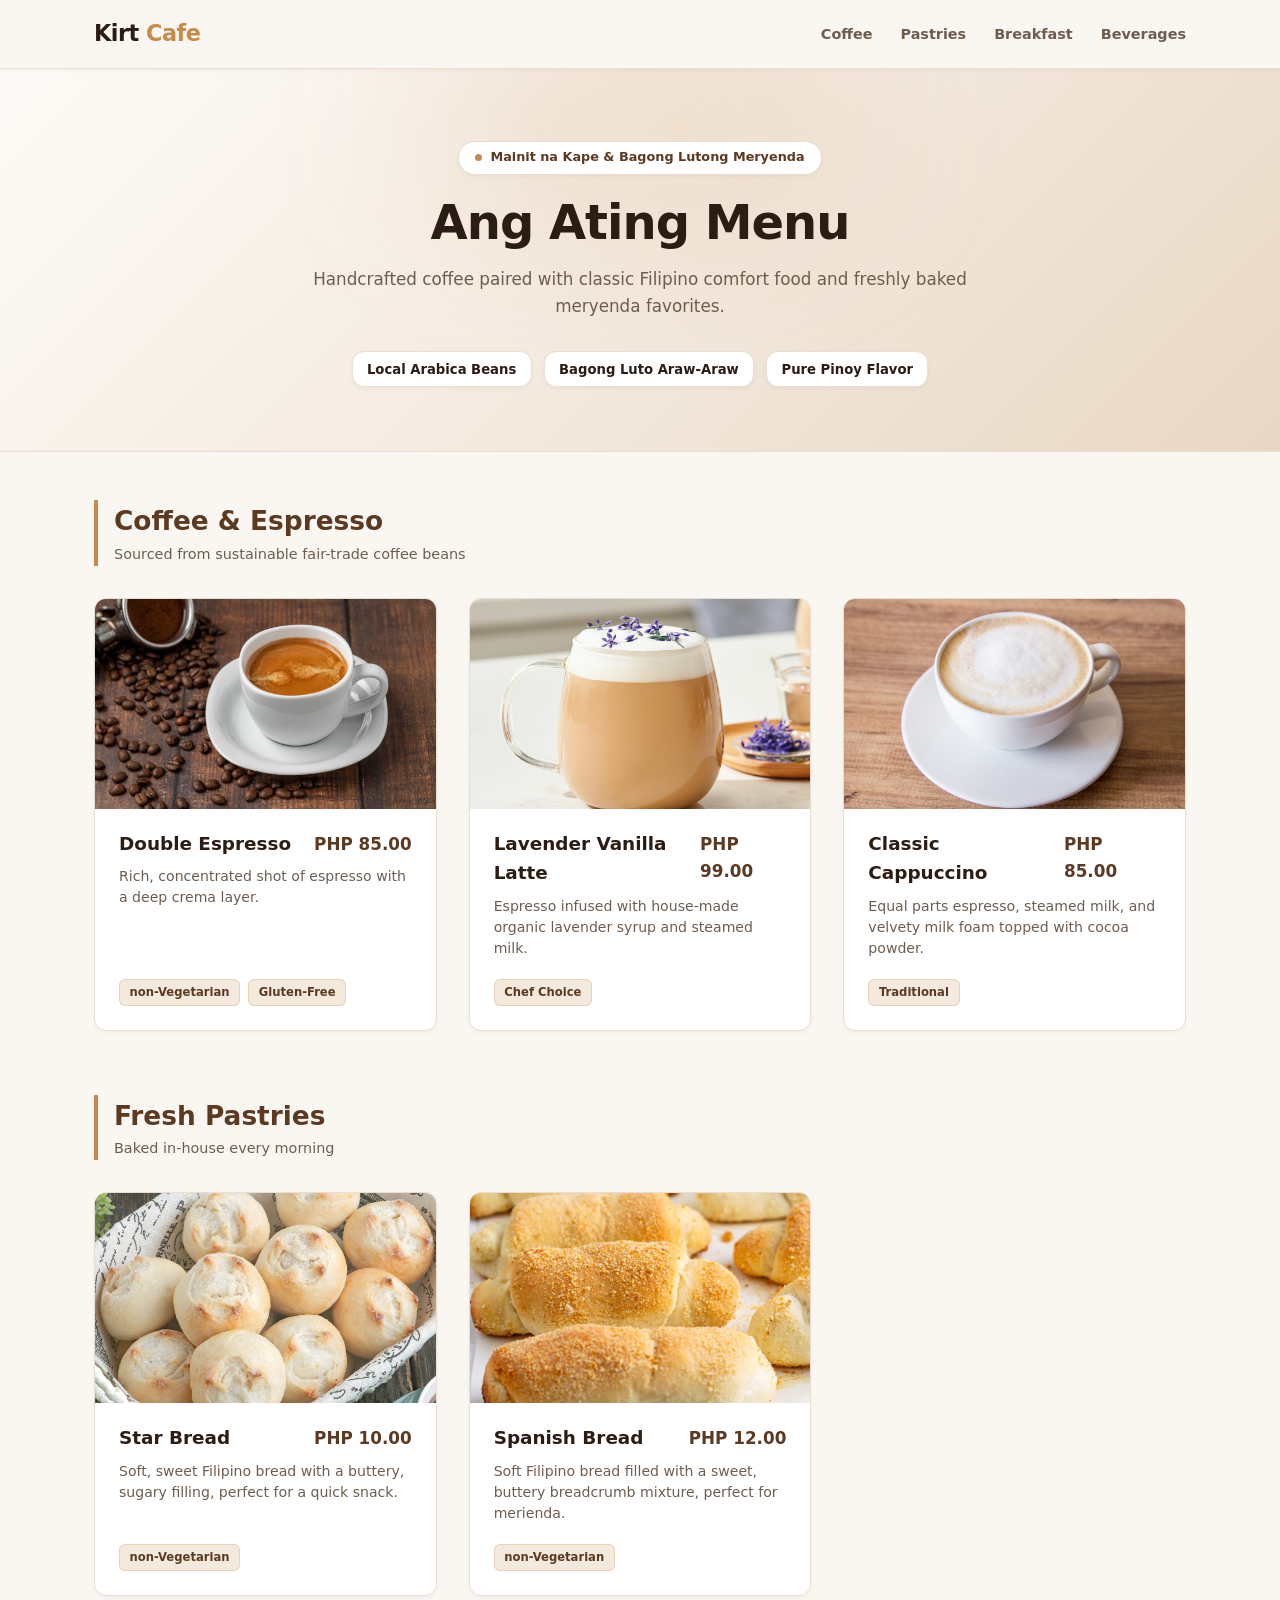
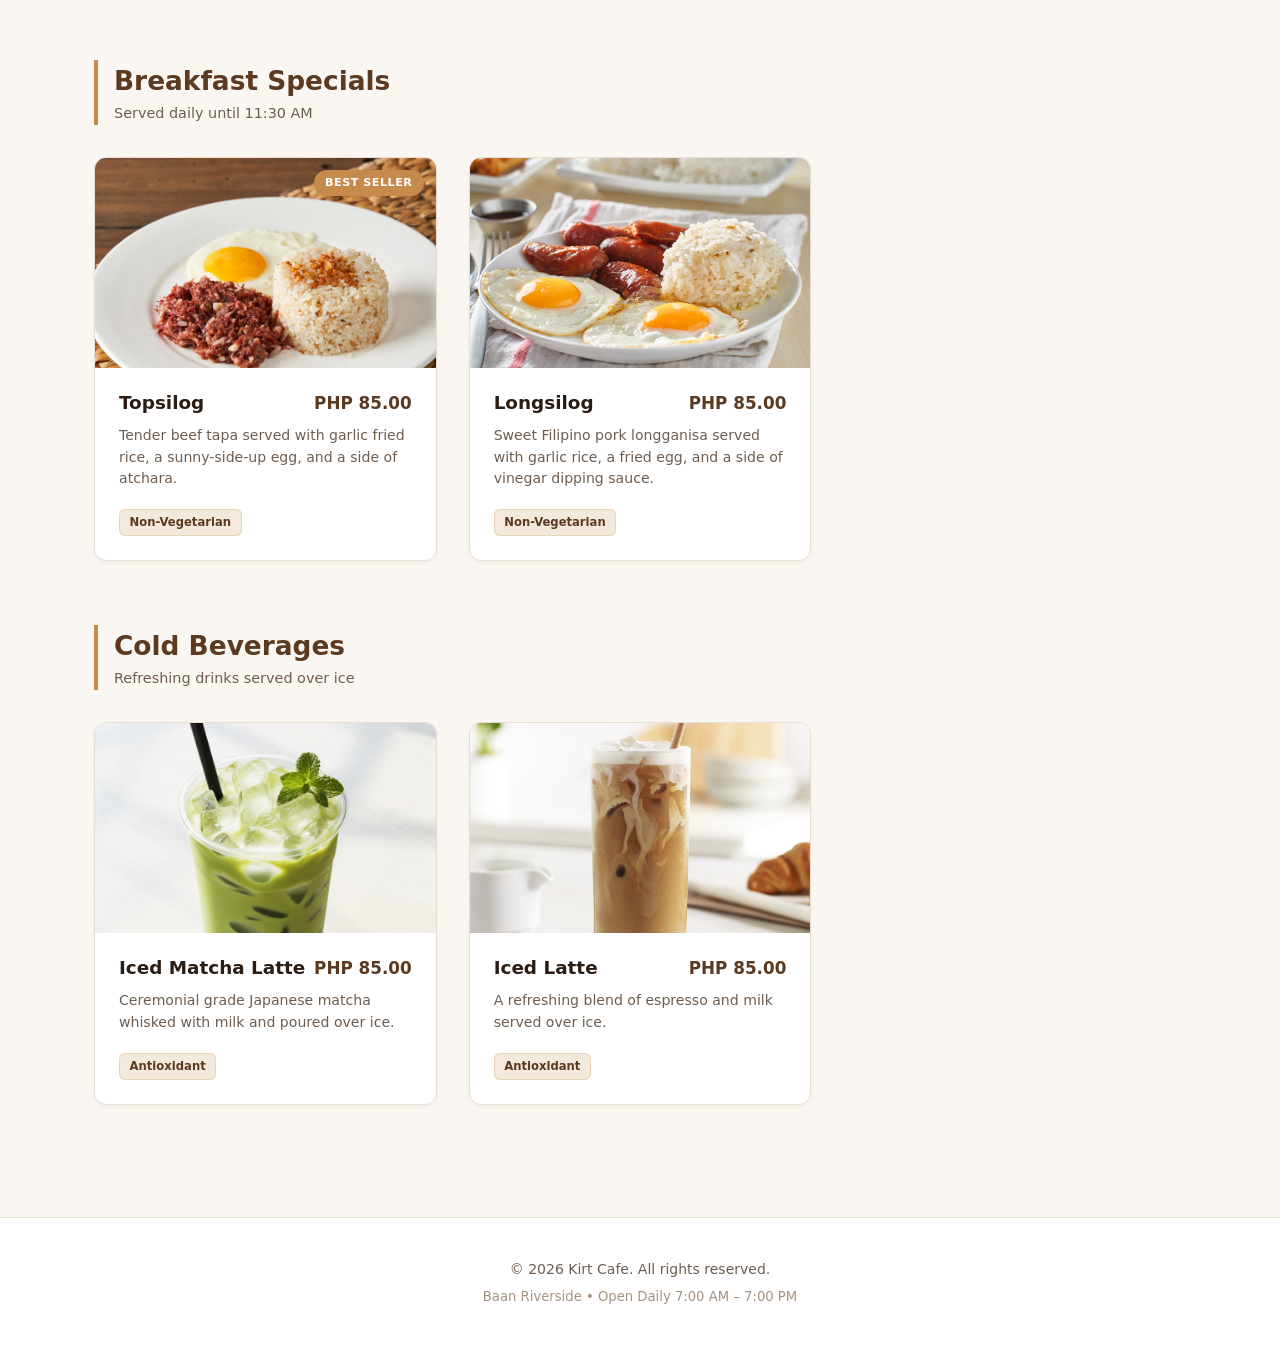
==== commit 6d7811ae: "update header" ====
--- a/index.html
+++ b/index.html
@@ -43,9 +43,9 @@
 
     <!-- Pinoy Cafe Highlights / Chips -->
     <div class="hero-highlights">
-      <span class="highlight-item">☕ Local Arabica Beans</span>
-      <span class="highlight-item">🥐 Bagong Luto Araw-Araw</span>
-      <span class="highlight-item">🇵🇭 Pure Pinoy Flavor</span>
+      <span class="highlight-item">Local Arabica Beans</span>
+      <span class="highlight-item">Bagong Luto Araw-Araw</span>
+      <span class="highlight-item">Pure Pinoy Flavor</span>
     </div>
   </div>
 </section>
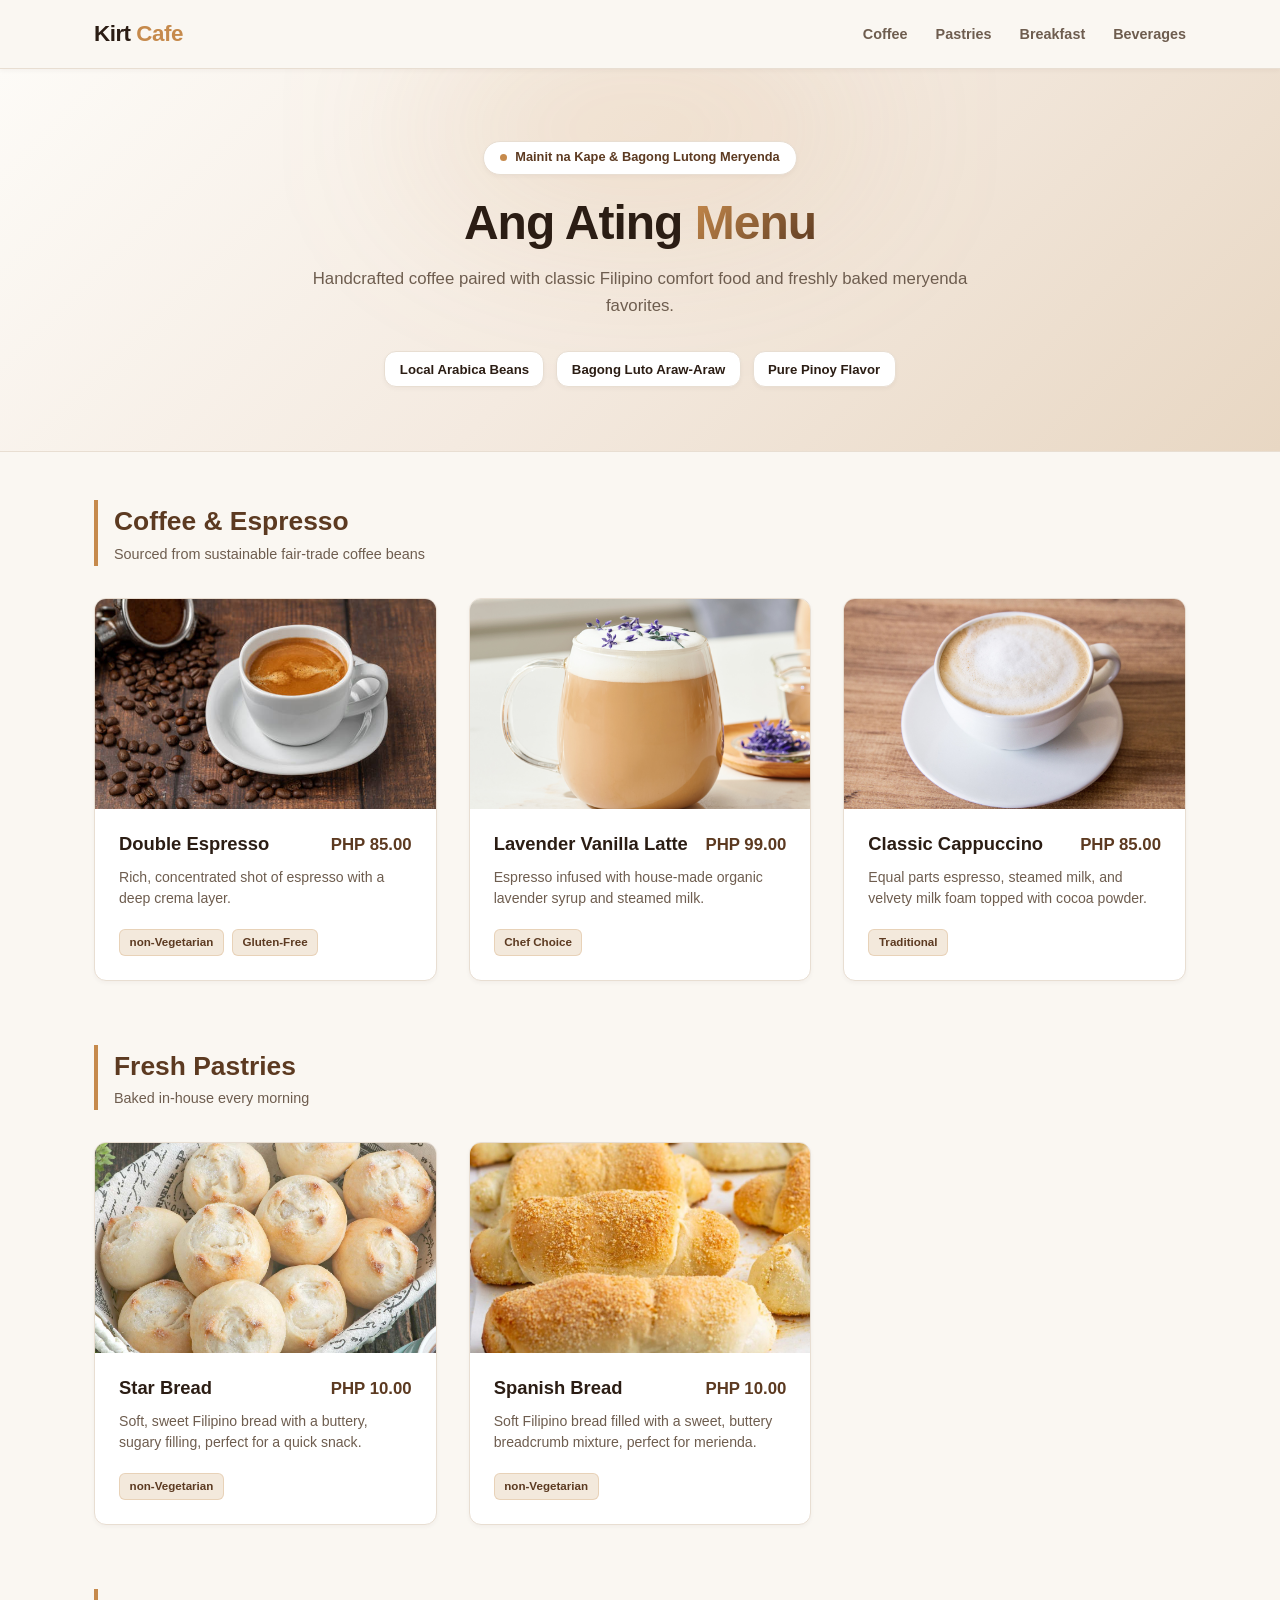
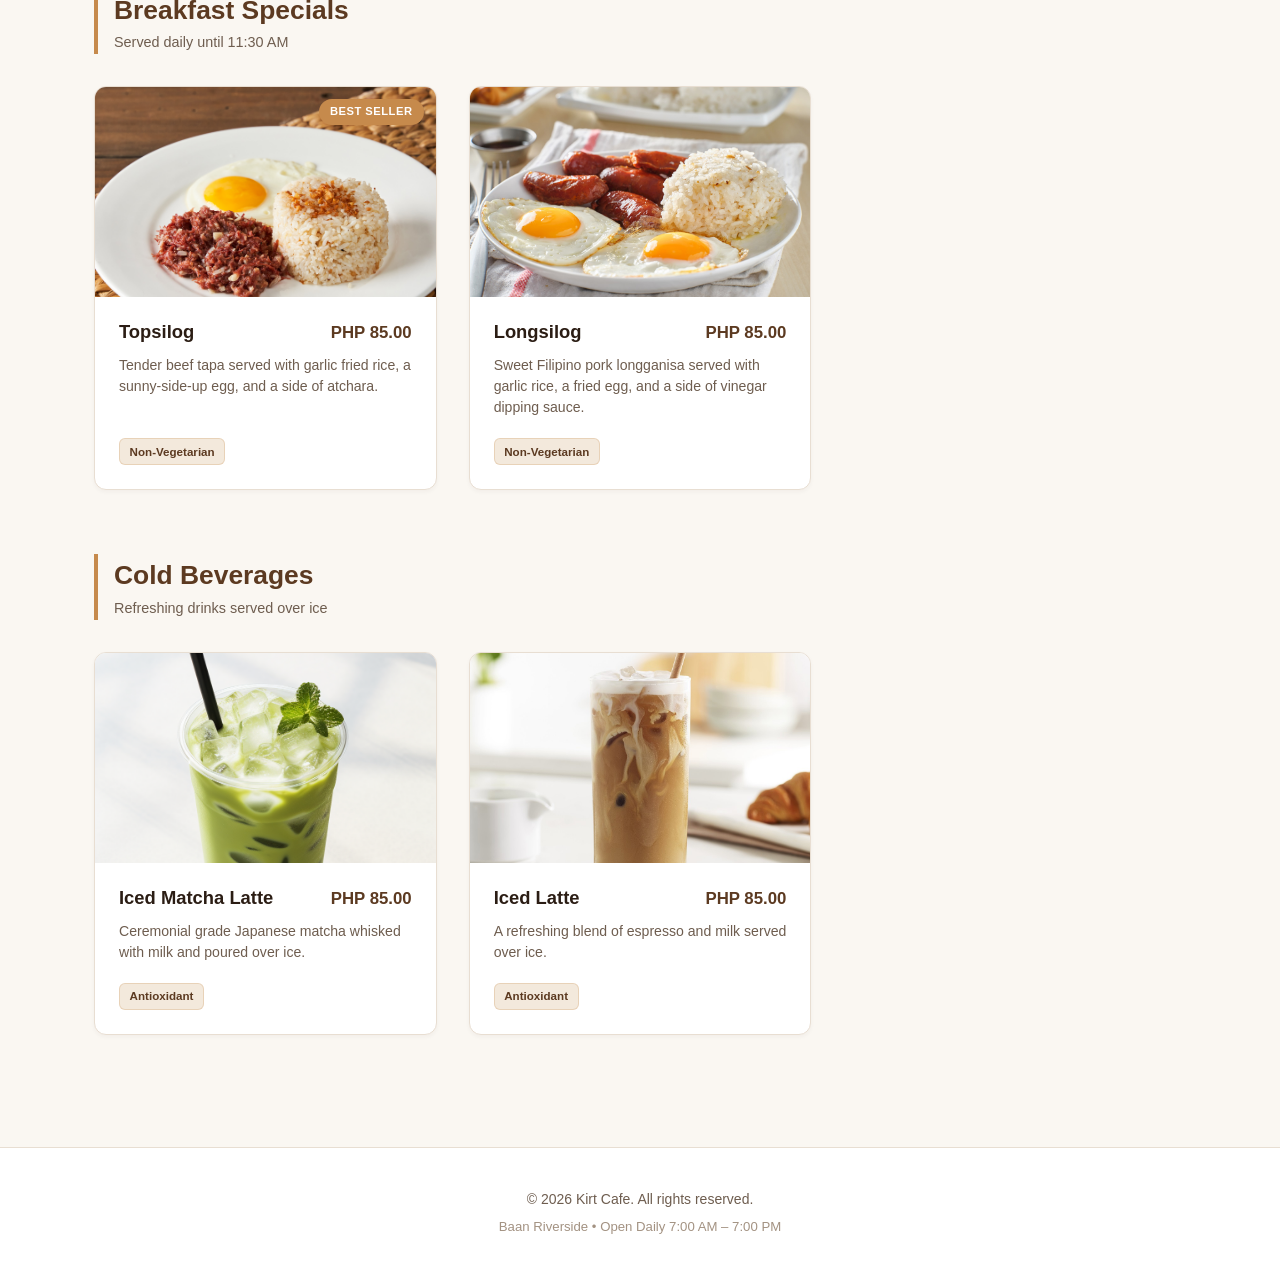
==== commit 3f012e5d: "update names" ====
--- a/index.html
+++ b/index.html
@@ -148,7 +148,7 @@
           <div class="card-body">
             <div class="item-title">
               <h3>Spanish Bread</h3>
-              <span class="price">PHP 12.00</span>
+              <span class="price">PHP 10.00</span>
             </div>
             <p class="description">Soft Filipino bread filled with a sweet, buttery breadcrumb mixture, perfect for merienda.</p>
             <div class="tags">
--- a/style.css
+++ b/style.css
@@ -31,7 +31,7 @@
 }
 
 body {
-  font-family: system-ui, -apple-system, BlinkMacSystemFont, 'Segoe UI', Roboto, sans-serif;
+  font-family: Arial, Helvetica, sans-serif;
   background-color: var(--bg-main);
   color: var(--text-dark);
   line-height: 1.6;
@@ -149,6 +149,13 @@
   letter-spacing: -1px;
 }
 
+.gradient-text {
+  background: linear-gradient(135deg, var(--accent), var(--primary));
+  -webkit-background-clip: text;
+  background-clip: text;
+  -webkit-text-fill-color: transparent;
+}
+
 .hero-description {
   color: var(--text-muted);
   font-size: 1.05rem;
